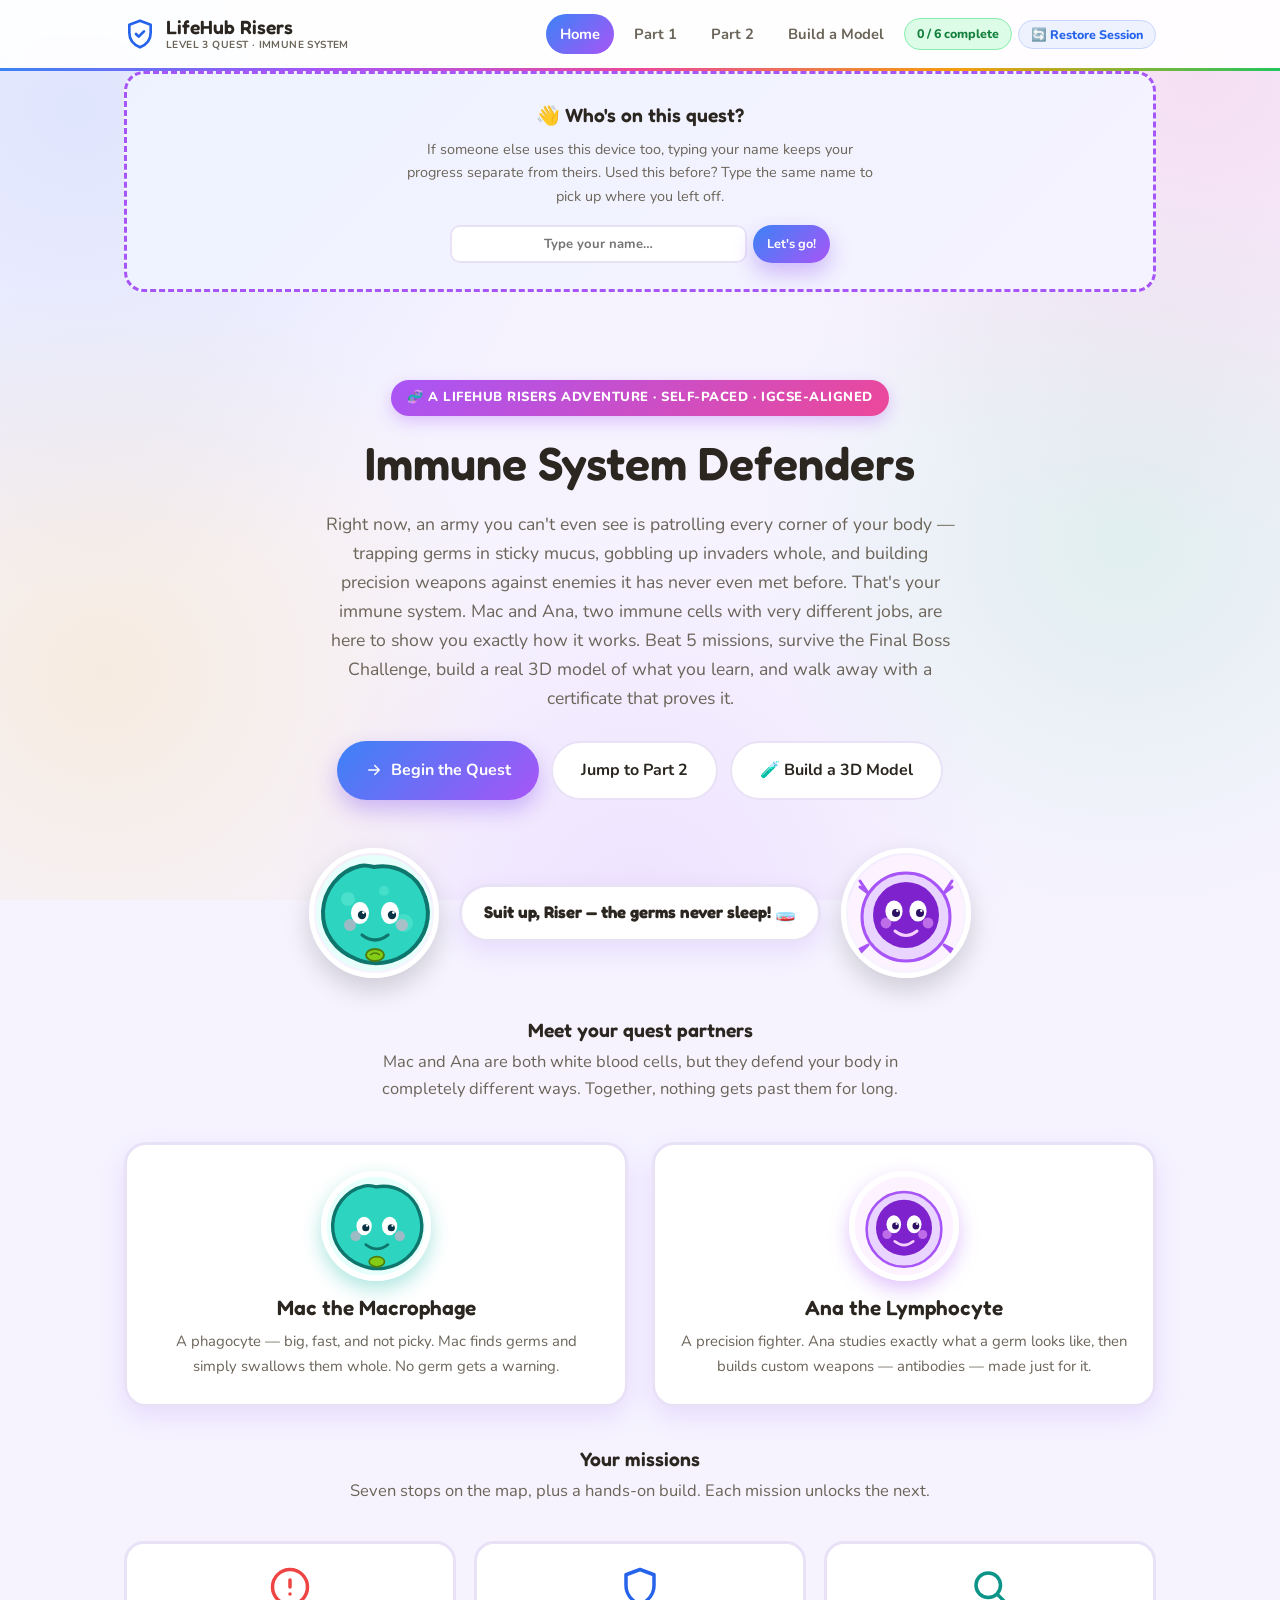
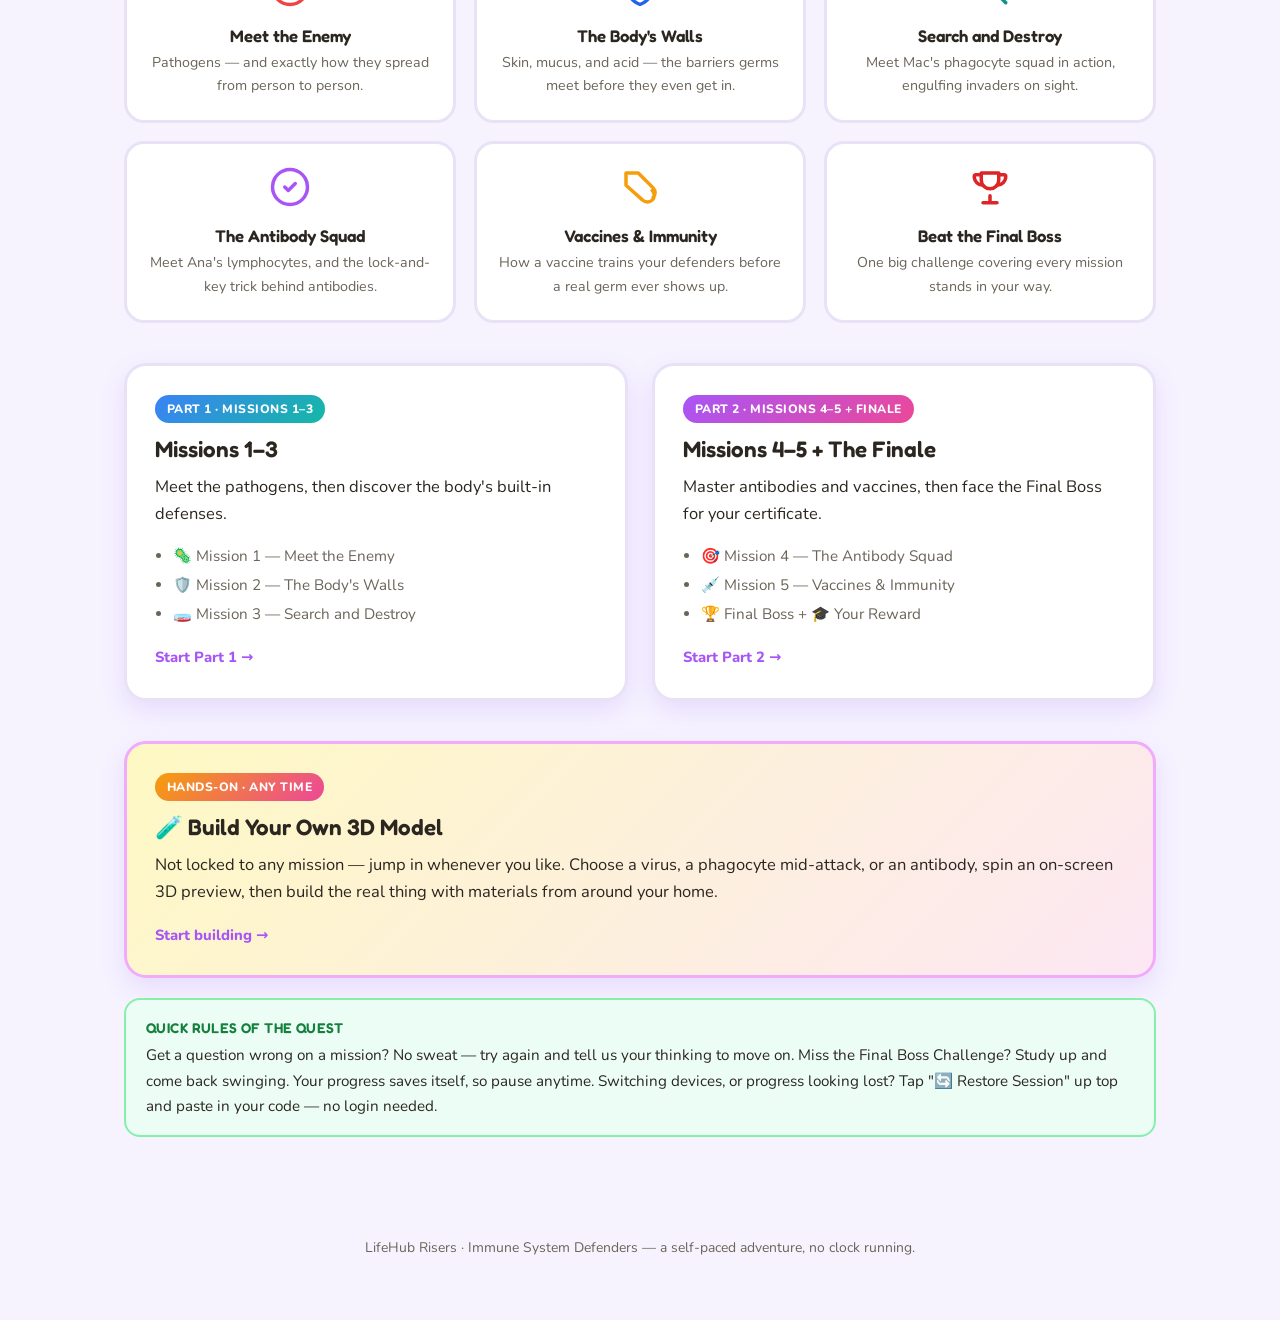
==== index.html @ 85f3b251 "Add Immune System Defenders digital quest A self-paced, IGCSE-aligned interactive quest covering pat" ====
<!DOCTYPE html>
<html lang="en">
<head>
<meta charset="UTF-8">
<meta name="viewport" content="width=device-width, initial-scale=1.0">
<title>LifeHub Risers | Immune System Defenders</title>
<link rel="preconnect" href="https://fonts.googleapis.com">
<link rel="preconnect" href="https://fonts.gstatic.com" crossorigin>
<link href="https://fonts.googleapis.com/css2?family=Fredoka:wght@500;600;700&family=Nunito:wght@400;600;700;800&display=swap" rel="stylesheet">
<link rel="stylesheet" href="css/styles.css">
</head>
<body>

<header class="site-header">
  <div class="container">
    <a href="index.html" class="brand">
      <svg viewBox="0 0 24 24" fill="none" stroke="#2563eb" stroke-width="2" stroke-linecap="round" stroke-linejoin="round"><path d="M12 2 4 5v6c0 5 3.4 9 8 11 4.6-2 8-6 8-11V5l-8-3Z"/><path d="m9 12 2 2 4-4"/></svg>
      <span class="brand-text">LifeHub Risers<small>Level 3 Quest · Immune System</small></span>
    </a>
    <nav class="main-nav">
      <a href="index.html" class="active">Home</a>
      <a href="part1.html">Part 1</a>
      <a href="part2.html">Part 2</a>
      <a href="build.html">Build a Model</a>
      <span class="progress-pill" data-progress-pill>0 / 6 complete</span>
    </nav>
  </div>
</header>

<main>
  <section class="hero container">
    <span class="eyebrow">🧬 A LifeHub Risers Adventure · Self-Paced · IGCSE-Aligned</span>
    <h1>Immune System Defenders</h1>
    <p class="lead">Right now, an army you can't even see is patrolling every corner of your body — trapping germs in sticky mucus, gobbling up invaders whole, and building precision weapons against enemies it has never even met before. That's your immune system. Mac and Ana, two immune cells with very different jobs, are here to show you exactly how it works. Beat 5 missions, survive the Final Boss Challenge, build a real 3D model of what you learn, and walk away with a certificate that proves it.</p>
    <div class="btn-row">
      <a href="part1.html" class="btn btn-primary">
        <svg width="18" height="18" viewBox="0 0 24 24" fill="none" stroke="#fff" stroke-width="2" stroke-linecap="round" stroke-linejoin="round"><path d="M5 12h14M13 6l6 6-6 6"/></svg>
        Begin the Quest
      </a>
      <a href="part2.html" class="btn btn-ghost">Jump to Part 2</a>
      <a href="build.html" class="btn btn-ghost">🧪 Build a 3D Model</a>
    </div>

    <div class="hero-chars">
      <div class="hero-char-portrait mac">
        <svg viewBox="0 0 120 120" xmlns="http://www.w3.org/2000/svg" role="img" aria-label="Mac">
          <circle cx="60" cy="60" r="58" fill="#e6fffb"/>
          <path d="M60 14 C82 10 104 22 111 44 C118 64 112 84 96 98 C82 110 60 114 42 106 C22 98 8 80 9 58 C10 38 24 18 46 13 C50 12 56 13 60 14 Z" fill="#2dd4bf" stroke="#0f766e" stroke-width="4"/>
          <circle cx="34" cy="46" r="7" fill="#5eead4" opacity=".6"/>
          <circle cx="90" cy="70" r="9" fill="#5eead4" opacity=".5"/>
          <circle cx="70" cy="38" r="5" fill="#5eead4" opacity=".5"/>
          <ellipse cx="46" cy="60" rx="9" ry="11" fill="#fff"/>
          <ellipse cx="76" cy="60" rx="9" ry="11" fill="#fff"/>
          <circle cx="48" cy="62" r="4.2" fill="#083344"/>
          <circle cx="78" cy="62" r="4.2" fill="#083344"/>
          <circle cx="49.4" cy="59.6" r="1.3" fill="#fff"/>
          <circle cx="79.4" cy="59.6" r="1.3" fill="#fff"/>
          <circle cx="36" cy="72" r="6" fill="#f9a8c9" opacity=".55"/>
          <circle cx="88" cy="72" r="6" fill="#f9a8c9" opacity=".55"/>
          <path d="M48 82 Q61 92 74 82" fill="none" stroke="#0f766e" stroke-width="3.2" stroke-linecap="round"/>
          <ellipse cx="61" cy="102" rx="9" ry="6" fill="#84cc16" stroke="#4d7c0f" stroke-width="2"/>
          <path d="M56 102 q5 -4 10 0" fill="none" stroke="#4d7c0f" stroke-width="1.4"/>
        </svg>
      </div>
      <div class="hero-speech">Suit up, Riser — the germs never sleep! 🧫</div>
      <div class="hero-char-portrait ana">
        <svg viewBox="0 0 120 120" xmlns="http://www.w3.org/2000/svg" role="img" aria-label="Ana">
          <circle cx="60" cy="60" r="58" fill="#fdf2ff"/>
          <circle cx="60" cy="64" r="44" fill="#e9d5ff" stroke="#a855f7" stroke-width="3"/>
          <g stroke="#a855f7" stroke-width="3" stroke-linecap="round" fill="none">
            <path d="M22 40 L14 28 M22 40 L14 34"/>
            <path d="M98 40 L106 28 M98 40 L106 34"/>
            <path d="M22 92 L14 100 M22 92 L14 96"/>
            <path d="M98 92 L106 100 M98 92 L106 96"/>
          </g>
          <circle cx="60" cy="62" r="33" fill="#7e22ce"/>
          <ellipse cx="48" cy="58" rx="8.6" ry="10.6" fill="#fff"/>
          <ellipse cx="72" cy="58" rx="8.6" ry="10.6" fill="#fff"/>
          <circle cx="50" cy="60" r="4" fill="#2e1065"/>
          <circle cx="74" cy="60" r="4" fill="#2e1065"/>
          <circle cx="51.3" cy="57.7" r="1.2" fill="#fff"/>
          <circle cx="75.3" cy="57.7" r="1.2" fill="#fff"/>
          <circle cx="40" cy="70" r="5.4" fill="#f0abfc" opacity=".55"/>
          <circle cx="82" cy="70" r="5.4" fill="#f0abfc" opacity=".55"/>
          <path d="M49 78 Q60 87 71 78" fill="none" stroke="#f5d0fe" stroke-width="3" stroke-linecap="round"/>
        </svg>
      </div>
    </div>
  </section>

  <section class="container">
    <h3 style="text-align:center; margin-bottom:6px;">Meet your quest partners</h3>
    <p style="text-align:center; color:var(--ink-soft); max-width:600px; margin:0 auto 24px;">Mac and Ana are both white blood cells, but they defend your body in completely different ways. Together, nothing gets past them for long.</p>
    <div class="day-grid">
      <div class="char-card mac">
        <div class="char-portrait">
          <svg viewBox="0 0 120 120" xmlns="http://www.w3.org/2000/svg" role="img" aria-label="Mac">
            <circle cx="60" cy="60" r="58" fill="#e6fffb"/>
            <path d="M60 14 C82 10 104 22 111 44 C118 64 112 84 96 98 C82 110 60 114 42 106 C22 98 8 80 9 58 C10 38 24 18 46 13 C50 12 56 13 60 14 Z" fill="#2dd4bf" stroke="#0f766e" stroke-width="4"/>
            <ellipse cx="46" cy="60" rx="9" ry="11" fill="#fff"/>
            <ellipse cx="76" cy="60" rx="9" ry="11" fill="#fff"/>
            <circle cx="48" cy="62" r="4.2" fill="#083344"/>
            <circle cx="78" cy="62" r="4.2" fill="#083344"/>
            <circle cx="49.4" cy="59.6" r="1.3" fill="#fff"/>
            <circle cx="79.4" cy="59.6" r="1.3" fill="#fff"/>
            <circle cx="36" cy="72" r="6" fill="#f9a8c9" opacity=".55"/>
            <circle cx="88" cy="72" r="6" fill="#f9a8c9" opacity=".55"/>
            <path d="M48 82 Q61 92 74 82" fill="none" stroke="#0f766e" stroke-width="3.2" stroke-linecap="round"/>
            <ellipse cx="61" cy="102" rx="9" ry="6" fill="#84cc16" stroke="#4d7c0f" stroke-width="2"/>
          </svg>
        </div>
        <h3>Mac the Macrophage</h3>
        <p>A phagocyte — big, fast, and not picky. Mac finds germs and simply swallows them whole. No germ gets a warning.</p>
      </div>
      <div class="char-card ana">
        <div class="char-portrait">
          <svg viewBox="0 0 120 120" xmlns="http://www.w3.org/2000/svg" role="img" aria-label="Ana">
            <circle cx="60" cy="60" r="58" fill="#fdf2ff"/>
            <circle cx="60" cy="64" r="44" fill="#e9d5ff" stroke="#a855f7" stroke-width="3"/>
            <circle cx="60" cy="62" r="33" fill="#7e22ce"/>
            <ellipse cx="48" cy="58" rx="8.6" ry="10.6" fill="#fff"/>
            <ellipse cx="72" cy="58" rx="8.6" ry="10.6" fill="#fff"/>
            <circle cx="50" cy="60" r="4" fill="#2e1065"/>
            <circle cx="74" cy="60" r="4" fill="#2e1065"/>
            <circle cx="51.3" cy="57.7" r="1.2" fill="#fff"/>
            <circle cx="75.3" cy="57.7" r="1.2" fill="#fff"/>
            <circle cx="40" cy="70" r="5.4" fill="#f0abfc" opacity=".55"/>
            <circle cx="82" cy="70" r="5.4" fill="#f0abfc" opacity=".55"/>
            <path d="M49 78 Q60 87 71 78" fill="none" stroke="#f5d0fe" stroke-width="3" stroke-linecap="round"/>
          </svg>
        </div>
        <h3>Ana the Lymphocyte</h3>
        <p>A precision fighter. Ana studies exactly what a germ looks like, then builds custom weapons — antibodies — made just for it.</p>
      </div>
    </div>
  </section>

  <section class="container">
    <h3 style="text-align:center; margin-bottom:6px;">Your missions</h3>
    <p style="text-align:center; color:var(--ink-soft); max-width:600px; margin:0 auto 24px;">Seven stops on the map, plus a hands-on build. Each mission unlocks the next.</p>
    <div class="mini-grid">
      <div class="mini-card">
        <svg viewBox="0 0 24 24" fill="none" stroke="#ef4444" stroke-width="2" stroke-linecap="round" stroke-linejoin="round"><circle cx="12" cy="12" r="10"/><path d="M12 8v4M12 16h.01"/></svg>
        <h4>Meet the Enemy</h4>
        <p>Pathogens — and exactly how they spread from person to person.</p>
      </div>
      <div class="mini-card">
        <svg viewBox="0 0 24 24" fill="none" stroke="#2563eb" stroke-width="2" stroke-linecap="round" stroke-linejoin="round"><path d="M12 2 4 5v6c0 5 3.4 9 8 11 4.6-2 8-6 8-11V5l-8-3Z"/></svg>
        <h4>The Body's Walls</h4>
        <p>Skin, mucus, and acid — the barriers germs meet before they even get in.</p>
      </div>
      <div class="mini-card">
        <svg viewBox="0 0 24 24" fill="none" stroke="#0d9488" stroke-width="2" stroke-linecap="round" stroke-linejoin="round"><circle cx="11" cy="11" r="7"/><line x1="21" y1="21" x2="16.65" y2="16.65"/></svg>
        <h4>Search and Destroy</h4>
        <p>Meet Mac's phagocyte squad in action, engulfing invaders on sight.</p>
      </div>
      <div class="mini-card">
        <svg viewBox="0 0 24 24" fill="none" stroke="#a855f7" stroke-width="2" stroke-linecap="round" stroke-linejoin="round"><path d="m9 12 2 2 4-4"/><circle cx="12" cy="12" r="10"/></svg>
        <h4>The Antibody Squad</h4>
        <p>Meet Ana's lymphocytes, and the lock-and-key trick behind antibodies.</p>
      </div>
      <div class="mini-card">
        <svg viewBox="0 0 24 24" fill="none" stroke="#f59e0b" stroke-width="2" stroke-linecap="round" stroke-linejoin="round"><path d="M19 14c1.5 1.5 1.5 4 0 5.5-1.5 1.5-4 1.5-5.5 0L4 11V4h7l8.5 8.5c1.5 1.5 1.5 4 0 5.5"/></svg>
        <h4>Vaccines &amp; Immunity</h4>
        <p>How a vaccine trains your defenders before a real germ ever shows up.</p>
      </div>
      <div class="mini-card">
        <svg viewBox="0 0 24 24" fill="none" stroke="#dc2626" stroke-width="2" stroke-linecap="round" stroke-linejoin="round"><path d="M8 21h8M12 17v4"/><path d="M7 4h10v4a5 5 0 0 1-10 0V4Z"/><path d="M7 5H4a1 1 0 0 0-1 1 5 5 0 0 0 5 5M17 5h3a1 1 0 0 1 1 1 5 5 0 0 1-5 5"/></svg>
        <h4>Beat the Final Boss</h4>
        <p>One big challenge covering every mission stands in your way.</p>
      </div>
    </div>
  </section>

  <section class="container">
    <div class="day-grid">
      <a href="part1.html" class="day-card d1">
        <span class="tag">Part 1 · Missions 1–3</span>
        <h3>Missions 1–3</h3>
        <p>Meet the pathogens, then discover the body's built-in defenses.</p>
        <ul>
          <li>🦠 Mission 1 — Meet the Enemy</li>
          <li>🛡️ Mission 2 — The Body's Walls</li>
          <li>🧫 Mission 3 — Search and Destroy</li>
        </ul>
        <div class="go">Start Part 1 →</div>
      </a>
      <a href="part2.html" class="day-card d2">
        <span class="tag">Part 2 · Missions 4–5 + Finale</span>
        <h3>Missions 4–5 + The Finale</h3>
        <p>Master antibodies and vaccines, then face the Final Boss for your certificate.</p>
        <ul>
          <li>🎯 Mission 4 — The Antibody Squad</li>
          <li>💉 Mission 5 — Vaccines &amp; Immunity</li>
          <li>🏆 Final Boss + 🎓 Your Reward</li>
        </ul>
        <div class="go">Start Part 2 →</div>
      </a>
    </div>
  </section>

  <section class="container" style="margin-bottom:20px;">
    <a href="build.html" class="day-card" style="display:block; background:linear-gradient(135deg, #fef9c3 0%, #fce7f3 100%); border-color:#f0abfc;">
      <span class="tag" style="background:linear-gradient(135deg, var(--amber), var(--pink));">Hands-On · Any Time</span>
      <h3>🧪 Build Your Own 3D Model</h3>
      <p>Not locked to any mission — jump in whenever you like. Choose a virus, a phagocyte mid-attack, or an antibody, spin an on-screen 3D preview, then build the real thing with materials from around your home.</p>
      <div class="go">Start building →</div>
    </a>
  </section>

  <section class="container" style="margin-bottom:60px;">
    <div class="callout tip">
      <strong>Quick rules of the quest</strong>
      Get a question wrong on a mission? No sweat — try again and tell us your thinking to move on. Miss the Final Boss Challenge? Study up and come back swinging. Your progress saves itself, so pause anytime. Switching devices, or progress looking lost? Tap "🔄 Restore Session" up top and paste in your code — no login needed.
    </div>
  </section>
</main>

<footer class="site-footer">
  LifeHub Risers · Immune System Defenders — a self-paced adventure, no clock running.
</footer>

<script src="js/player.js"></script>
<script src="js/app.js"></script>
</body>
</html>
---- css/styles.css ----
:root {
  --blue: #3b82f6;
  --blue-dark: #2563eb;
  --teal: #14b8a6;
  --amber: #f59e0b;
  --red: #ef4444;
  --green: #22c55e;
  --purple: #a855f7;
  --pink: #ec4899;
  --yellow: #fbbf24;
  --ink: #2b2620;
  --ink-soft: #6b6459;
  --paper: #ffffff;
  --paper-soft: #f6f3ff;
  --border: #e9e2f7;
  --shadow: 0 10px 26px rgba(124, 58, 237, 0.12);
  --radius: 22px;
  --font-head: 'Fredoka', 'Segoe UI', system-ui, sans-serif;
  --font-body: 'Nunito', 'Segoe UI', system-ui, sans-serif;
}

* { box-sizing: border-box; }

html { scroll-behavior: smooth; }

body {
  margin: 0;
  font-family: var(--font-body);
  color: var(--ink);
  background-color: var(--paper-soft);
  background-image:
    radial-gradient(circle at 6% 12%, rgba(59, 130, 246, 0.12) 0, transparent 34%),
    radial-gradient(circle at 94% 8%, rgba(236, 72, 153, 0.12) 0, transparent 32%),
    radial-gradient(circle at 88% 60%, rgba(34, 197, 94, 0.10) 0, transparent 30%),
    radial-gradient(circle at 8% 75%, rgba(251, 191, 36, 0.14) 0, transparent 30%),
    radial-gradient(circle at 50% 100%, rgba(168, 85, 247, 0.10) 0, transparent 34%);
  background-attachment: fixed;
  line-height: 1.65;
  font-size: 16.5px;
}

h1, h2, h3, h4 { font-family: var(--font-head); font-weight: 600; line-height: 1.25; margin: 0 0 .5em; }
p { margin: 0 0 1em; }
a { color: var(--blue-dark); }
img, svg { max-width: 100%; }
code { font-family: 'SFMono-Regular', Menlo, Consolas, monospace; }

.container { max-width: 1080px; margin: 0 auto; padding: 0 24px; }

/* Header */
.site-header {
  position: sticky; top: 0; z-index: 50;
  background: rgba(255,255,255,.92); backdrop-filter: blur(8px);
  border-bottom: 3px solid transparent;
  border-image: linear-gradient(90deg, var(--blue), var(--purple), var(--pink), var(--amber), var(--green)) 1;
}
.site-header .container { display: flex; align-items: center; justify-content: space-between; height: 68px; }
.brand { display: flex; align-items: center; gap: 10px; font-family: var(--font-head); font-weight: 600; font-size: 1.2rem; text-decoration: none; color: var(--ink); }
.brand svg { width: 32px; height: 32px; }
.brand-text { display: flex; flex-direction: column; line-height: 1.2; }
.brand-text small { font-weight: 700; color: var(--ink-soft); font-size: .64rem; text-transform: uppercase; letter-spacing: .04em; font-family: var(--font-body); }
.main-nav { display: flex; gap: 6px; align-items: center; }
.main-nav a {
  text-decoration: none; color: var(--ink-soft); font-weight: 700; font-size: .92rem;
  padding: 8px 14px; border-radius: 999px; transition: .15s;
}
.main-nav a:hover { background: var(--paper-soft); color: var(--ink); }
.main-nav a.active { background: linear-gradient(135deg, var(--blue), var(--purple)); color: #fff; }
.progress-pill {
  font-size: .78rem; font-weight: 800; color: #15803d; background: #dcfce7;
  border: 1.5px solid #86efac; padding: 5px 12px; border-radius: 999px;
}

.sync-btn {
  font-size: .78rem; font-weight: 800; color: var(--blue-dark); background: #eef2ff;
  border: 1.5px solid #c7d5fe; padding: 5px 12px; border-radius: 999px; cursor: pointer; font-family: var(--font-body);
}
.sync-btn:hover { background: #e0e7ff; }
.sync-panel {
  display: none; position: fixed; top: 74px; right: 20px; z-index: 100; width: 320px; max-width: calc(100vw - 40px);
  background: #fff; border: 3px solid var(--border); border-radius: 20px; padding: 18px; box-shadow: 0 16px 34px rgba(0,0,0,.18);
}
.sync-panel.show { display: block; animation: pop .2s ease; }
.sync-panel-title { font-family: var(--font-head); font-weight: 600; font-size: 1rem; margin-bottom: 6px; }
.sync-panel p { font-size: .83rem; color: var(--ink-soft); margin: 0 0 12px; }
.sync-panel label { display: block; font-size: .76rem; font-weight: 700; color: var(--ink-soft); margin-bottom: 4px; text-transform: uppercase; letter-spacing: .03em; }
.sync-row { display: flex; gap: 6px; margin-bottom: 14px; }
.sync-row input {
  flex: 1; min-width: 0; padding: 8px 10px; border-radius: 10px; border: 2px solid var(--border); font-size: .82rem; font-family: var(--font-body);
}
.sync-row .btn { padding: 8px 14px; font-size: .8rem; flex: none; }
.sync-msg { font-size: .82rem; font-weight: 700; color: var(--purple); min-height: 1.2em; }

.player-badge {
  font-size: .78rem; font-weight: 800; color: #7e22ce; background: #f5f3ff;
  border: 1.5px solid #ddd6fe; padding: 5px 12px; border-radius: 999px; cursor: pointer; font-family: var(--font-body);
}
.player-badge:hover { background: #ede9fe; }

.player-gate { display: none; margin: 0 0 28px; }
.player-gate-card {
  width: 100%; text-align: center; background: linear-gradient(135deg, #eef2ff, #f5f3ff);
  border: 3px dashed var(--purple); border-radius: 20px; padding: 26px 24px;
}
.player-gate-title { font-family: var(--font-head); font-weight: 600; font-size: 1.2rem; margin-bottom: 6px; }
.player-gate-card p { font-size: .9rem; color: var(--ink-soft); max-width: 480px; margin: 0 auto 16px; }
.player-gate .sync-row { max-width: 380px; margin: 0 auto; }
.player-gate .sync-row input { text-align: center; font-weight: 700; }
.player-code-label {
  display: block; font-size: .76rem; font-weight: 700; color: var(--ink-soft);
  margin: 0 auto 4px; text-transform: uppercase; letter-spacing: .03em; text-align: center;
}
#gate-continue-btn { margin-top: 6px; }

/* Hero */
.hero { padding: 60px 0 40px; text-align: center; }
.hero .eyebrow {
  display: inline-block; font-weight: 800; font-size: .82rem; letter-spacing: .04em; text-transform: uppercase;
  color: #fff; background: linear-gradient(135deg, var(--purple), var(--pink)); padding: 7px 16px; border-radius: 999px;
  margin-bottom: 18px; box-shadow: 0 6px 16px rgba(168,85,247,.3);
}
.hero h1 { font-size: clamp(2rem, 4vw, 2.9rem); max-width: 780px; margin: 0 auto .4em; color: var(--ink); }
.hero p.lead { max-width: 640px; margin: 0 auto 28px; color: var(--ink-soft); font-size: 1.1rem; }
.hero-art { max-width: 620px; margin: 0 auto; }

.hero-chars { display: flex; align-items: center; justify-content: center; gap: 20px; margin-top: 48px; flex-wrap: wrap; }
.hero-char-portrait { width: 130px; height: 130px; border-radius: 50%; overflow: hidden; border: 5px solid #fff; box-shadow: 0 12px 26px rgba(0,0,0,.16); animation: msBob 3s ease-in-out infinite; }
.hero-char-portrait.leo, .hero-char-portrait.ana { animation-delay: .4s; }
.hero-char-portrait svg { width: 100%; height: 100%; display: block; }
.hero-speech {
  background: #fff; border: 3px solid var(--border); border-radius: 999px; padding: 12px 22px; font-weight: 700;
  font-family: var(--font-head); box-shadow: var(--shadow); font-size: 1.05rem;
}

.btn {
  display: inline-flex; align-items: center; gap: 8px; text-decoration: none; font-weight: 700;
  padding: 14px 28px; border-radius: 999px; border: none; cursor: pointer; font-size: 1rem;
  font-family: var(--font-body); transition: transform .15s, box-shadow .15s;
}
.btn-primary { background: linear-gradient(135deg, var(--blue), var(--purple)); color: #fff; box-shadow: 0 10px 22px rgba(124,58,237,.32); }
.btn-primary:hover { transform: translateY(-2px) scale(1.03); }
.btn-primary:active { transform: scale(.97); }
.btn-ghost { background: #fff; color: var(--ink); border: 2px solid var(--border); }
.btn-ghost:hover { border-color: var(--purple); color: var(--purple); transform: translateY(-2px); }
.btn-row { display: flex; gap: 12px; justify-content: center; flex-wrap: wrap; }

/* Day cards on homepage */
.day-grid { display: grid; grid-template-columns: 1fr 1fr; gap: 24px; margin: 40px 0; }
@media (max-width: 760px) { .day-grid { grid-template-columns: 1fr; } }
.day-card {
  background: var(--paper); border-radius: var(--radius); border: 3px solid var(--border);
  box-shadow: var(--shadow); padding: 28px; text-decoration: none; color: var(--ink); display: block;
  transition: transform .18s, box-shadow .18s, border-color .18s;
}
.day-card:hover { transform: translateY(-6px) rotate(-.4deg); box-shadow: 0 18px 34px rgba(124,58,237,.22); }
.day-card.d1:hover { border-color: var(--blue); }
.day-card.d2:hover { border-color: var(--purple); }
.day-card .tag {
  display: inline-block; font-weight: 800; font-size: .76rem; letter-spacing: .04em; text-transform: uppercase;
  padding: 4px 12px; border-radius: 999px; color: #fff;
}
.day-card.d1 .tag { background: linear-gradient(135deg, var(--blue), var(--teal)); }
.day-card.d2 .tag { background: linear-gradient(135deg, var(--purple), var(--pink)); }
.day-card h3 { font-size: 1.4rem; margin: 12px 0 10px; }
.day-card ul { margin: 14px 0 0; padding-left: 1.2em; color: var(--ink-soft); font-size: .95rem; }
.day-card ul li { margin-bottom: 4px; }
.day-card .go { margin-top: 18px; font-weight: 800; color: var(--purple); font-size: .92rem; }

.mini-grid { display: grid; grid-template-columns: repeat(3, 1fr); gap: 18px; margin: 36px 0; }
@media (max-width: 760px) { .mini-grid { grid-template-columns: 1fr; } }
.mini-card {
  background: #fff; border: 3px solid var(--border); border-radius: 20px; padding: 22px; text-align: center;
  transition: transform .18s, border-color .18s;
}
.mini-card:hover { transform: translateY(-4px); }
.mini-card svg { width: 42px; height: 42px; margin-bottom: 10px; }
.mini-card h4 { font-size: 1.05rem; margin-bottom: 4px; }
.mini-card p { font-size: .89rem; color: var(--ink-soft); margin: 0; }

/* Character portraits (Maya & Leo, static on homepage) */
.char-card { background: #fff; border: 3px solid var(--border); border-radius: var(--radius); padding: 26px; text-align: center; box-shadow: var(--shadow); transition: transform .18s; }
.char-card:hover { transform: translateY(-6px); }
.char-portrait { width: 110px; height: 110px; margin: 0 auto 14px; border-radius: 50%; overflow: hidden; border: 4px solid #fff; box-shadow: 0 8px 20px rgba(0,0,0,.12); }
.char-card.maya .char-portrait, .char-card.ana .char-portrait { box-shadow: 0 8px 20px rgba(168,85,247,.35); }
.char-card.leo .char-portrait, .char-card.mac .char-portrait { box-shadow: 0 8px 20px rgba(20,184,166,.35); }
.char-portrait svg { width: 100%; height: 100%; display: block; }
.char-card h3 { margin: 4px 0 8px; font-size: 1.3rem; }
.char-card p { color: var(--ink-soft); font-size: .93rem; margin: 0; }

/* Section layout */
.day-hero { padding: 40px 0 20px; }
.day-hero .tag { font-weight: 800; font-size: .8rem; letter-spacing: .05em; text-transform: uppercase; color: var(--purple); }
.day-hero h1 { font-size: clamp(1.8rem, 3.4vw, 2.5rem); margin: 6px 0 10px; }
.toc { display: flex; gap: 10px; flex-wrap: wrap; margin-top: 18px; }
.toc a {
  text-decoration: none; background: #fff; border: 2px solid var(--border); color: var(--ink-soft);
  padding: 9px 16px; border-radius: 999px; font-size: .87rem; font-weight: 700; transition: .15s;
}
.toc a:hover { color: var(--purple); border-color: var(--purple); transform: translateY(-1px); }
.toc a.done { border-color: var(--green); color: #15803d; background: #dcfce7; }

.section {
  background: var(--paper); border-radius: var(--radius); border: 3px solid var(--border);
  box-shadow: var(--shadow); margin: 28px 0; padding: 36px; scroll-margin-top: 90px;
}
.section-head { display: flex; align-items: flex-start; gap: 16px; margin-bottom: 22px; }
.section-head .icon {
  flex: none; width: 58px; height: 58px; border-radius: 50%; display: flex; align-items: center; justify-content: center;
  background: linear-gradient(135deg, var(--blue), var(--purple)); box-shadow: 0 8px 18px rgba(124,58,237,.28);
  border: 3px solid #fff;
}
.section-head .icon svg { width: 30px; height: 30px; stroke: #fff; }
.section-head h2 { margin: 0; font-size: 1.55rem; }
.section-head .sub { color: var(--ink-soft); font-size: .93rem; margin-top: 2px; }

.content-grid { display: grid; grid-template-columns: 1.3fr 1fr; gap: 28px; align-items: start; margin-bottom: 18px; }
@media (max-width: 800px) { .content-grid { grid-template-columns: 1fr; } }
.illus { background: var(--paper-soft); border-radius: 18px; padding: 18px; border: 2px solid var(--border); }

.callout { border-radius: 16px; padding: 16px 20px; margin: 16px 0; border: 2px solid; font-size: .95rem; }
.callout.tip { background: #ecfdf5; border-color: #86efac; }
.callout.warning { background: #fff1f2; border-color: #fda4af; }
.callout.example { background: #eff6ff; border-color: #93c5fd; }
.callout strong { display: block; margin-bottom: 4px; font-family: var(--font-head); font-weight: 600; font-size: .88rem; text-transform: uppercase; letter-spacing: .03em; }
.callout.tip strong { color: #15803d; }
.callout.warning strong { color: #be123c; }
.callout.example strong { color: var(--blue-dark); }

.card-grid { display: grid; grid-template-columns: repeat(2, 1fr); gap: 14px; margin: 18px 0; }
@media (max-width: 700px) { .card-grid { grid-template-columns: 1fr; } }
.info-card { border: 2px solid var(--border); border-radius: 16px; padding: 16px 18px; background: #fff; transition: transform .15s, border-color .15s; }
.info-card:hover { transform: translateY(-3px); border-color: var(--purple); }
.info-card h4 { margin: 0 0 6px; font-size: 1rem; display: flex; align-items: center; gap: 8px; }
.info-card p { margin: 0; font-size: .89rem; color: var(--ink-soft); }

.dodont { display: grid; grid-template-columns: 1fr 1fr; gap: 16px; margin: 18px 0; }
@media (max-width: 700px) { .dodont { grid-template-columns: 1fr; } }
.dodont > div { border-radius: 16px; padding: 16px 18px; border: 2px solid; }
.dodont .do { background: #ecfdf5; border-color: #86efac; }
.dodont .dont { background: #fff1f2; border-color: #fda4af; }
.dodont h4 { margin: 0 0 8px; font-size: .9rem; text-transform: uppercase; letter-spacing: .03em; }
.dodont .do h4 { color: #15803d; }
.dodont .dont h4 { color: #be123c; }
.dodont ul { margin: 0; padding-left: 1.1em; font-size: .89rem; }
.dodont li { margin-bottom: 5px; }

table.op-table { width: 100%; border-collapse: collapse; margin: 16px 0; font-size: .89rem; }
table.op-table th, table.op-table td { text-align: left; padding: 10px 12px; border-bottom: 2px solid var(--paper-soft); }
table.op-table th { background: var(--paper-soft); font-family: var(--font-head); font-weight: 600; font-size: .78rem; text-transform: uppercase; }
table.op-table code { background: #eef2ff; color: var(--blue-dark); padding: 2px 7px; border-radius: 6px; font-size: .86rem; }

/* Quiz */
.quiz-wrap { margin-top: 26px; border-top: 3px dashed var(--border); padding-top: 24px; }
.quiz-wrap .quiz-title { display: flex; align-items: center; gap: 10px; font-family: var(--font-head); font-weight: 600; font-size: 1.1rem; margin-bottom: 4px; }
.quiz-wrap .quiz-title svg { width: 22px; height: 22px; stroke: var(--amber); }
.quiz-wrap .quiz-sub { color: var(--ink-soft); font-size: .89rem; margin-bottom: 18px; }

.quiz-progress { display: flex; align-items: center; gap: 12px; margin-bottom: 20px; }
.quiz-progress-bar { flex: 1; height: 14px; border-radius: 999px; background: var(--paper-soft); overflow: hidden; border: 2px solid var(--border); }
.quiz-progress-fill { height: 100%; width: 0%; background: linear-gradient(90deg, var(--teal), var(--green)); transition: width .3s ease; border-radius: 999px; }
.quiz-progress-label { font-weight: 800; font-size: .86rem; color: var(--ink-soft); white-space: nowrap; }

.q-item { background: var(--paper-soft); border: 3px solid var(--border); border-radius: 18px; padding: 18px 20px; margin-bottom: 14px; transition: border-color .15s, background .15s; }
.q-item.solved { border-color: var(--green); background: #ecfdf5; }
.q-item.shake { animation: shake .35s; }
.q-item .q-num { font-weight: 800; font-size: .78rem; color: var(--purple); text-transform: uppercase; letter-spacing: .04em; margin-bottom: 6px; }
.q-item.solved .q-num { color: #15803d; }
.solved-check { font-size: .95rem; }
.q-item .q-prompt { font-weight: 700; margin-bottom: 12px; }
.btn-check {
  margin-top: 12px; background: linear-gradient(135deg, var(--blue), var(--purple)); color: #fff; border: none; font-weight: 700;
  padding: 10px 22px; border-radius: 999px; cursor: pointer; font-size: .89rem; font-family: var(--font-body);
  box-shadow: 0 6px 14px rgba(124,58,237,.25); transition: transform .12s;
}
.btn-check:hover { transform: translateY(-1px); }
.match-status { margin-top: 10px; font-weight: 700; font-size: .86rem; color: var(--ink-soft); }

.reflect-box {
  margin-top: 14px; padding: 14px 16px; border-radius: 16px; background: #fff7ed; border: 2px dashed var(--amber);
}
.reflect-label { font-weight: 700; font-size: .89rem; color: #92400e; margin-bottom: 8px; }
.reflect-input {
  width: 100%; min-height: 64px; padding: 10px 12px; border-radius: 12px; border: 2px solid var(--border);
  font-family: var(--font-body); font-size: .93rem; resize: vertical; box-sizing: border-box;
}
.reflect-input:focus { outline: none; border-color: var(--amber); }
.btn-reflect-submit {
  margin-top: 10px; background: var(--amber); color: #fff; border: none; font-weight: 700;
  padding: 10px 22px; border-radius: 999px; cursor: pointer; font-size: .89rem; font-family: var(--font-body);
}
.btn-reflect-submit:disabled { background: #fde3b8; cursor: not-allowed; }
.q-choices { display: grid; gap: 8px; }
.q-choice {
  display: flex; align-items: center; gap: 10px; padding: 11px 16px; border-radius: 14px;
  border: 2px solid var(--border); background: #fff; cursor: pointer; font-size: .93rem; font-weight: 600; transition: .12s;
}
.q-choice:hover { border-color: var(--blue); transform: translateX(2px); }
.q-choice.selected { border-color: var(--blue); background: #eaf1ff; }
.q-choice.correct { border-color: var(--green); background: #ecfdf5; }
.q-choice.incorrect { border-color: var(--red); background: #fef2f2; }
.q-choice .dot { width: 18px; height: 18px; border-radius: 50%; border: 2px solid var(--border); flex: none; }
.q-choice.selected .dot { border-color: var(--blue); background: var(--blue); }

.tf-row { display: flex; gap: 10px; }
.tf-row .q-choice { flex: 1; justify-content: center; font-weight: 700; }

.fill-row input[type=text] {
  padding: 11px 16px; border-radius: 14px; border: 2px solid var(--border); font-size: .96rem;
  font-family: var(--font-body); width: 100%; max-width: 320px;
}
.fill-row input[type=text]:focus { outline: none; border-color: var(--blue); }

.match-cols { display: grid; grid-template-columns: 1fr 1fr; gap: 22px; }
@media (max-width: 640px) { .match-cols { grid-template-columns: 1fr; } }
.match-col { display: grid; gap: 8px; }
.match-item {
  padding: 11px 16px; border-radius: 14px; border: 2px solid var(--border); background: #fff;
  cursor: pointer; font-size: .91rem; font-weight: 600; transition: .12s; user-select: none;
}
.match-item:hover { border-color: var(--blue); }
.match-item.selected { border-color: var(--blue); background: #eaf1ff; }
.match-item.matched { border-color: var(--green); background: #ecfdf5; cursor: default; opacity: .85; }
.match-item.shake { border-color: var(--red); background: #fef2f2; animation: shake .35s; }
@keyframes shake { 0%,100%{transform:translateX(0);} 25%{transform:translateX(-4px);} 75%{transform:translateX(4px);} }

.q-feedback { margin-top: 10px; font-size: .87rem; font-weight: 600; padding: 10px 14px; border-radius: 12px; display: none; }
.q-feedback.show { display: block; }
.q-feedback.right { background: #ecfdf5; color: #166534; }
.q-feedback.wrong { background: #fef2f2; color: #991b1b; }

.quiz-complete {
  display: none; position: relative; margin-top: 22px; text-align: center; background: #ecfdf5; border: 3px dashed var(--green);
  border-radius: 20px; padding: 26px; overflow: hidden;
}
.quiz-complete.show { display: block; animation: pop .3s ease; }
.quiz-complete::before {
  content: '🎉 ✨ 🎊 ⭐ 🎉'; position: absolute; top: 8px; left: 0; right: 0; text-align: center;
  font-size: 1.1rem; letter-spacing: 14px; opacity: .5;
}
.quiz-complete-msg { font-family: var(--font-head); font-weight: 600; font-size: 1.15rem; color: #166534; margin: 20px 0 14px; }
@keyframes pop { 0% { transform: scale(.9); opacity: 0; } 100% { transform: scale(1); opacity: 1; } }

/* Section locking */
.section { position: relative; }
.section.locked > *:not(.lock-overlay) { filter: blur(5px); pointer-events: none; user-select: none; }
.lock-overlay {
  display: none; position: absolute; inset: 0; z-index: 5; border-radius: var(--radius);
  background: rgba(255,255,255,.85); flex-direction: column; align-items: center; justify-content: center;
  text-align: center; padding: 24px; gap: 10px;
}
.section.locked .lock-overlay { display: flex; }
.lock-overlay svg { width: 48px; height: 48px; stroke: var(--purple); }
.lock-overlay p { margin: 0; font-weight: 700; color: var(--ink); font-size: 1.08rem; max-width: 320px; }
.lock-overlay span { color: var(--ink-soft); font-size: .88rem; }

.toc a.locked { opacity: .55; cursor: not-allowed; }
.toc a.locked:hover { color: var(--ink-soft); border-color: var(--border); transform: none; }

.day-lock-banner {
  display: none; align-items: center; gap: 16px; background: #fff7ed; border: 3px dashed var(--amber);
  border-radius: 20px; padding: 18px 22px; margin: 0 0 28px;
}
.day-lock-banner svg { width: 34px; height: 34px; stroke: #b45309; flex: none; }
.day-lock-banner strong { display: block; color: #92400e; font-size: 1.02rem; }
.day-lock-banner p { margin: 4px 0 0; font-size: .9rem; color: #92400e; }
.day-lock-banner a { color: #92400e; font-weight: 700; }

/* Footer */
.site-footer { text-align: center; padding: 40px 24px 60px; color: var(--ink-soft); font-size: .87rem; }

.badge {
  display: inline-flex; align-items: center; gap: 6px; font-size: .76rem; font-weight: 700; padding: 5px 12px;
  border-radius: 999px; background: #fff7ed; color: #b45309; border: 2px solid #fde68a;
}

.time-badge {
  display: inline-flex; align-items: center; gap: 5px; font-size: .74rem; font-weight: 800; padding: 5px 12px;
  border-radius: 999px; background: #eef2ff; color: var(--blue-dark); white-space: nowrap; margin-left: auto;
  border: 1.5px solid #c7d5fe;
}
.time-badge svg { width: 13px; height: 13px; }

/* Interactive story: Mac & Ana */
.story-card {
  background: linear-gradient(180deg, #fff 0%, #faf7ff 100%); border: 3px solid #e9d9ff; border-radius: 24px;
  padding: 22px; margin: 18px 0 26px; box-shadow: var(--shadow);
}
.story-title { font-family: var(--font-head); font-weight: 600; font-size: 1.1rem; margin-bottom: 14px; text-align: center; }
.story-chars { display: flex; align-items: center; justify-content: center; gap: 20px; margin-bottom: 16px; }
.story-chip { display: flex; flex-direction: column; align-items: center; gap: 6px; opacity: .4; transition: opacity .2s, transform .2s; }
.story-chip.active { opacity: 1; transform: translateY(-2px); }
.story-chip-avatar {
  width: 72px; height: 72px; border-radius: 50%; overflow: hidden; border: 4px solid; background: #fff;
  box-shadow: 0 6px 14px rgba(0,0,0,.14);
}
.story-chip.active .story-chip-avatar { animation: bob 1.6s ease-in-out infinite; }
@keyframes bob { 0%, 100% { transform: translateY(0); } 50% { transform: translateY(-4px); } }
.story-chip-avatar svg { width: 100%; height: 100%; display: block; }
.story-chip-name { font-weight: 800; font-size: .82rem; }
.story-chip-vs { font-weight: 700; color: var(--ink-soft); font-size: .85rem; }
.story-scene { background: var(--paper-soft); border-radius: 18px; padding: 24px 20px; text-align: center; min-height: 130px; display: flex; flex-direction: column; align-items: center; justify-content: center; gap: 10px; }
.story-emoji { font-size: 2.3rem; line-height: 1; }
.story-bubble { background: #fff; border: 3px solid var(--border); border-radius: 18px; padding: 12px 18px; max-width: 460px; }
.story-speaker { font-family: var(--font-head); font-weight: 600; font-size: .78rem; text-transform: uppercase; letter-spacing: .03em; margin-bottom: 4px; }
.story-text { font-size: 1.04rem; font-weight: 700; }
.story-dots { display: flex; justify-content: center; gap: 7px; margin: 14px 0; }
.story-dot { width: 8px; height: 8px; border-radius: 50%; background: var(--border); }
.story-dot.active { background: var(--purple); width: 22px; border-radius: 999px; transition: .2s; }
.story-nav { display: flex; justify-content: space-between; gap: 10px; }

/* Glossary / new words */
.glossary { display: grid; grid-template-columns: repeat(2, 1fr); gap: 12px; margin: 18px 0; }
@media (max-width: 700px) { .glossary { grid-template-columns: 1fr; } }
.glossary-item { background: #f5f3ff; border: 2px solid #ddd6fe; border-radius: 16px; padding: 12px 16px; }
.glossary-item .word { font-family: var(--font-head); font-weight: 600; color: #7e22ce; font-size: .93rem; }
.glossary-item .def { font-size: .88rem; color: var(--ink-soft); margin-top: 2px; }

/* Think about it (native disclosure) */
.think-box { background: #eff6ff; border: 2px dashed var(--blue); border-radius: 16px; padding: 14px 18px; margin: 18px 0; }
.think-box summary { font-weight: 700; cursor: pointer; font-size: .96rem; color: var(--blue-dark); }
.think-box[open] summary { margin-bottom: 8px; }
.think-box .answer { font-size: .93rem; color: var(--ink); }

/* Final assessment */
.assessment-actions { display: flex; justify-content: center; margin-top: 10px; }
.q-item.assess-missed { border-color: var(--red); background: #fef2f2; }
.assessment-result:empty { display: none; }
.assessment-score {
  margin-top: 22px; text-align: center; border-radius: 20px; padding: 28px; border: 3px dashed;
}
.assessment-score.pass { background: #ecfdf5; border-color: var(--green); }
.assessment-score.fail { background: #fff7ed; border-color: var(--amber); }
.assessment-score-num { font-family: var(--font-head); font-weight: 600; font-size: 2rem; margin-bottom: 8px; }
.assessment-score.pass .assessment-score-num { color: #166534; }
.assessment-score.fail .assessment-score-num { color: #92400e; }
.assessment-score-msg { font-size: 1rem; font-weight: 600; margin-bottom: 16px; color: var(--ink); }

/* Certificate */
.cert-form { text-align: center; margin: 12px 0 28px; }
.cert-form label { display: block; font-weight: 700; margin-bottom: 8px; }
.cert-form input {
  width: 100%; max-width: 360px; padding: 12px 18px; border-radius: 999px; border: 2.5px solid var(--purple);
  font-family: var(--font-body); font-size: 1.05rem; text-align: center; font-weight: 700;
}
.cert-form input:focus { outline: none; box-shadow: 0 0 0 4px rgba(168,85,247,.2); }

.certificate {
  position: relative; background: linear-gradient(180deg, #fffdf5 0%, #fff8e6 100%);
  border: 10px solid #fbbf24; border-radius: 24px; padding: 48px 40px; text-align: center;
  box-shadow: 0 16px 40px rgba(217,119,6,.2); max-width: 720px; margin: 0 auto;
}
.certificate::before {
  content: ''; position: absolute; inset: 10px; border: 2px solid #f3c969; border-radius: 16px; pointer-events: none;
}
.certificate .cert-seal { width: 70px; margin: 0 auto 10px; }
.certificate .cert-kicker { font-weight: 800; letter-spacing: .1em; text-transform: uppercase; color: var(--amber); font-size: .82rem; }
.certificate h2 { font-size: 2rem; margin: 6px 0 18px; color: var(--ink); }
.certificate .cert-for { font-size: .95rem; color: var(--ink-soft); }
.certificate .cert-name { font-family: var(--font-head); font-weight: 600; font-size: 2.1rem; color: var(--purple); margin: 10px 0; border-bottom: 3px solid #f3c969; display: inline-block; padding: 0 16px 6px; min-width: 260px; }
.certificate .cert-course { font-size: 1.05rem; margin: 14px 0 6px; }
.certificate .cert-course strong { color: var(--blue-dark); }
.certificate .cert-date { font-size: .88rem; color: var(--ink-soft); margin-top: 18px; }
.certificate .cert-chars { display: flex; justify-content: center; gap: 18px; margin-top: 20px; }
.certificate .cert-chars .story-chip-avatar { width: 54px; height: 54px; border: 3px solid #f3c969; }
.certificate .cert-signature { margin-top: 22px; font-family: var(--font-head); font-size: 1rem; color: var(--ink-soft); }

.cert-actions { display: flex; justify-content: center; margin: 22px 0 6px; }

/* Bonus game card */
.bonus-card {
  text-align: center; background: linear-gradient(135deg, #eef2ff 0%, #f5f3ff 60%, #fdf4ff 100%);
  border: 3px dashed var(--purple);
}
.bonus-card .bonus-icon { font-size: 2.6rem; margin-bottom: 8px; }
.bonus-card h3 { font-size: 1.35rem; margin-bottom: 8px; }
.bonus-card p { max-width: 480px; margin: 0 auto 18px; color: var(--ink-soft); }

#print-only-cert { display: none; }
@media print {
  body.printing-cert > *:not(#print-only-cert) { display: none !important; }
  body.printing-cert #print-only-cert { display: block; padding: 30px; }
  body.printing-cert #print-only-cert .certificate { max-width: none; margin: 0 auto; }
}

/* Animated mini-scene (stands in for video) */
.mini-scene {
  position: relative; border-radius: 24px; overflow: hidden; margin: 18px 0; min-height: 220px;
  display: flex; align-items: center; justify-content: center; flex-direction: column; gap: 14px;
  color: #fff; text-align: center; padding: 28px 20px;
}
.mini-scene .scene-stage { width: 130px; height: 130px; position: relative; }
.mini-scene .scene-caption { font-weight: 700; font-size: 1.05rem; }

@keyframes msPulse { 0%, 100% { transform: scale(1); } 50% { transform: scale(1.08); } }
@keyframes msBob { 0%, 100% { transform: translateY(0) rotate(0deg); } 50% { transform: translateY(-8px) rotate(-4deg); } }
@keyframes msSlide { 0% { transform: translateX(-30px); opacity: 0; } 15% { opacity: 1; } 85% { opacity: 1; } 100% { transform: translateX(30px); opacity: 0; } }
@keyframes msFlicker { 0%, 19%, 21%, 100% { opacity: 1; } 20% { opacity: .4; } }
@keyframes msSpin { from { transform: rotate(-8deg); } to { transform: rotate(8deg); } }
@keyframes msPop { 0%, 100% { transform: scale(0) rotate(-15deg); opacity: 0; } 50% { transform: scale(1.15) rotate(0deg); opacity: 1; } 65% { transform: scale(1) rotate(0deg); opacity: 1; } }
@keyframes msTwinkle { 0%, 100% { opacity: .2; transform: scale(.7); } 50% { opacity: 1; transform: scale(1.1); } }
@keyframes msOpen { 0%, 100% { transform: rotateY(0deg); } 50% { transform: rotateY(-18deg); } }

.scene-shield { animation: msPulse 1.8s ease-in-out infinite; transform-origin: center; }
.scene-hook { animation: msSlide 2.6s ease-in-out infinite; }
.scene-glass { animation: msBob 2.2s ease-in-out infinite; transform-origin: 30% 30%; }
.scene-bulb { animation: msFlicker 3s ease-in-out infinite; }
.scene-pages { animation: msSpin 2s ease-in-out infinite alternate; transform-origin: bottom center; }
.scene-stamp { animation: msPop 2.4s ease-in-out infinite; transform-origin: center; }
.scene-star { animation: msTwinkle 1.6s ease-in-out infinite; }
.scene-book { animation: msOpen 2.8s ease-in-out infinite; transform-origin: left center; }

/* Video resources */
.video-card { margin: 18px 0; border-radius: 20px; overflow: hidden; border: 3px solid var(--border); background: #000; box-shadow: var(--shadow); }
.video-card .video-embed { position: relative; width: 100%; padding-top: 56.25%; }
.video-card .video-embed iframe { position: absolute; inset: 0; width: 100%; height: 100%; border: 0; }
.video-card .video-caption { background: #fff; padding: 12px 18px; font-size: .87rem; color: var(--ink-soft); }
.video-card .video-caption strong { display: block; color: var(--ink); font-family: var(--font-head); font-weight: 600; font-size: .95rem; margin-bottom: 2px; }

/* Rotating CSS-3D model viewer (build page) */
.model3d-wrap { text-align: center; margin: 22px 0; }
.model3d { perspective: 900px; width: 220px; height: 220px; margin: 0 auto; }
.model3d-stage { width: 100%; height: 100%; position: relative; transform-style: preserve-3d; animation: modelSpin 16s linear infinite; }
.model3d-stage.paused { animation-play-state: paused; }
.model3d-face {
  position: absolute; inset: 0; width: 220px; height: 220px; box-sizing: border-box; display: flex;
  align-items: center; justify-content: center; text-align: center; font-weight: 700; font-family: var(--font-head);
  font-size: .82rem; line-height: 1.3; padding: 16px; border-radius: 18px; border: 3px solid rgba(255,255,255,.55); color: #fff;
}
.model3d-face .f-icon { display: block; font-size: 1.5rem; margin-bottom: 6px; }
.model3d-face.f1 { transform: translateZ(110px); }
.model3d-face.f2 { transform: rotateY(90deg) translateZ(110px); }
.model3d-face.f3 { transform: rotateY(180deg) translateZ(110px); }
.model3d-face.f4 { transform: rotateY(-90deg) translateZ(110px); }
.model3d-face.f5 { transform: rotateX(90deg) translateZ(110px); }
.model3d-face.f6 { transform: rotateX(-90deg) translateZ(110px); }
@keyframes modelSpin { from { transform: rotateY(0deg) rotateX(-14deg); } to { transform: rotateY(360deg) rotateX(-14deg); } }
@media (prefers-reduced-motion: reduce) { .model3d-stage { animation-play-state: paused; } }
.model3d-hint { font-size: .84rem; color: var(--ink-soft); margin-top: 14px; }
.model3d-pause { margin-top: 10px; }

/* Build-a-model checklist */
.build-checklist { display: grid; gap: 10px; margin: 18px 0; }
.build-check-item {
  display: flex; align-items: flex-start; gap: 12px; background: var(--paper-soft); border: 2px solid var(--border);
  border-radius: 14px; padding: 12px 16px; cursor: pointer; transition: border-color .15s, background .15s;
}
.build-check-item:hover { border-color: var(--teal); }
.build-check-item.checked { border-color: var(--green); background: #ecfdf5; }
.build-check-item input[type=checkbox] { width: 20px; height: 20px; margin-top: 2px; accent-color: var(--green); flex: none; }
.build-check-item .step-num { font-weight: 800; color: var(--purple); margin-right: 4px; }
.build-check-item .step-text { font-size: .94rem; }
.build-check-item.checked .step-text { text-decoration: line-through; color: var(--ink-soft); }

/* Build project choice cards */
.project-grid { display: grid; grid-template-columns: repeat(3, 1fr); gap: 16px; margin: 20px 0; }
@media (max-width: 900px) { .project-grid { grid-template-columns: 1fr; } }
.project-card { border: 3px solid var(--border); border-radius: 18px; padding: 20px 18px; background: #fff; text-align: center; transition: transform .15s, border-color .15s; }
.project-card:hover { transform: translateY(-4px); border-color: var(--purple); }
.project-card .proj-emoji { font-size: 2.2rem; margin-bottom: 8px; }
.project-card h4 { margin: 0 0 6px; font-size: 1.05rem; }
.project-card p { font-size: .87rem; color: var(--ink-soft); margin: 0 0 10px; }
.project-card .proj-tag {
  display: inline-block; font-size: .72rem; font-weight: 800; text-transform: uppercase; letter-spacing: .03em;
  padding: 3px 10px; border-radius: 999px; background: var(--paper-soft); color: var(--ink-soft);
}
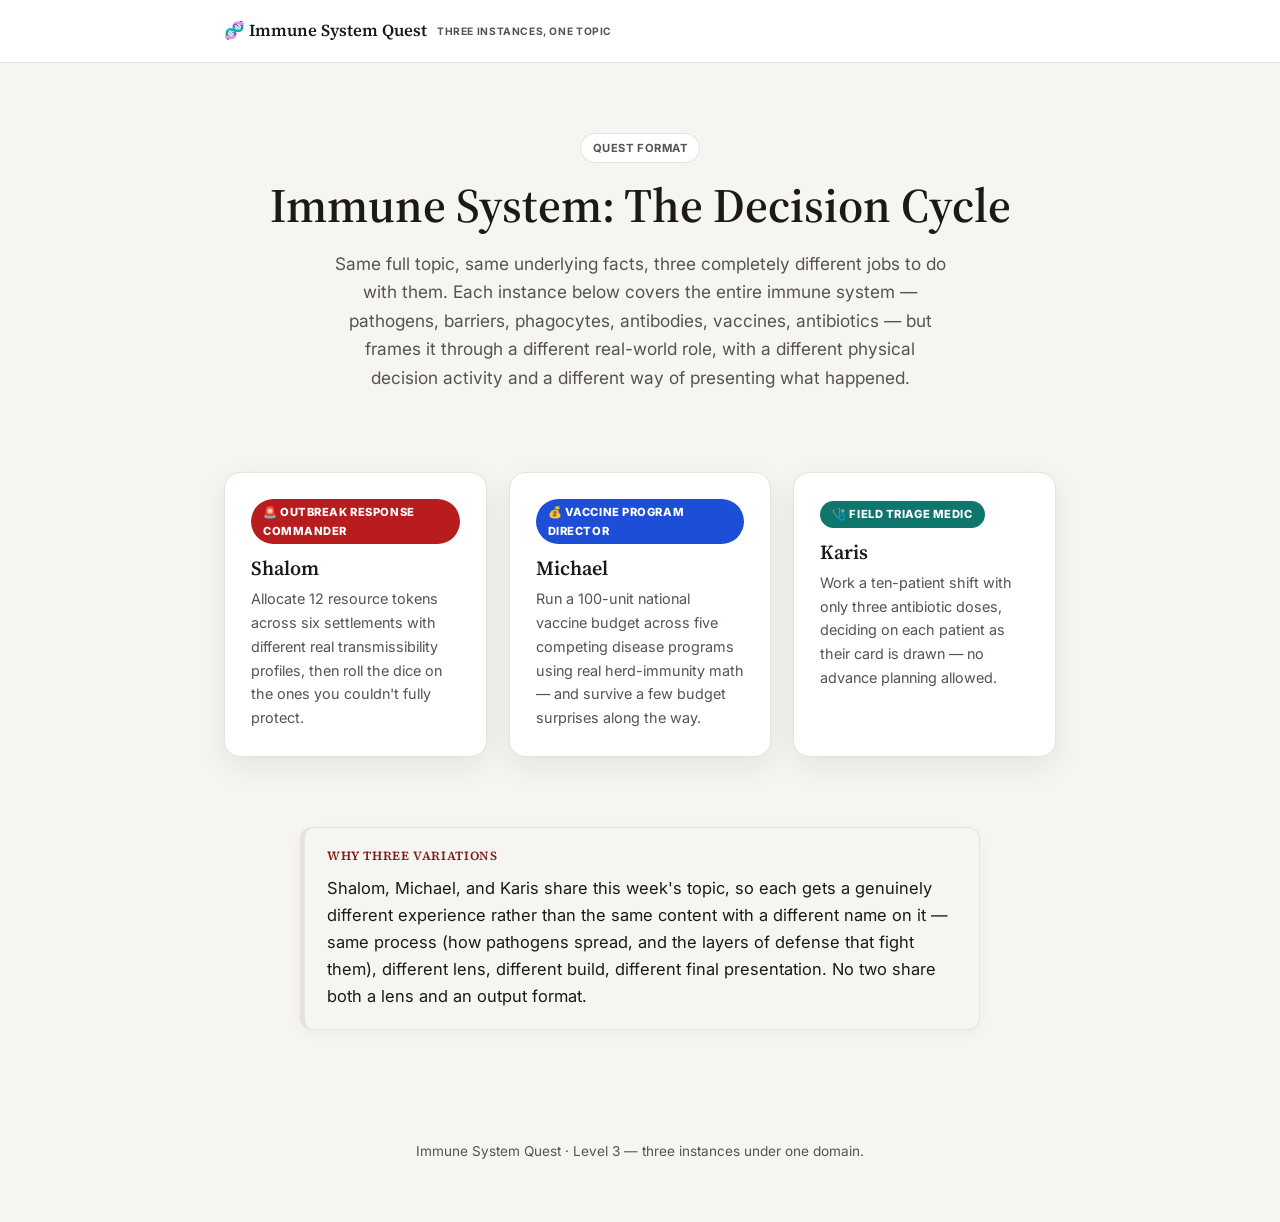
==== commit 4a600ab7: "Replace draft with Level 3 Quest framework build (Shalom/Michael/Karis) The earlier quiz/certificate" ====
--- a/index.html
+++ b/index.html
@@ -3,224 +3,56 @@
 <head>
 <meta charset="UTF-8">
 <meta name="viewport" content="width=device-width, initial-scale=1.0">
-<title>LifeHub Risers | Immune System Defenders</title>
+<title>Immune System — Level 3 Quest</title>
 <link rel="preconnect" href="https://fonts.googleapis.com">
 <link rel="preconnect" href="https://fonts.gstatic.com" crossorigin>
-<link href="https://fonts.googleapis.com/css2?family=Fredoka:wght@500;600;700&family=Nunito:wght@400;600;700;800&display=swap" rel="stylesheet">
+<link href="https://fonts.googleapis.com/css2?family=Source+Serif+4:wght@500;600;700&family=Inter:wght@400;500;600;700;800&family=IBM+Plex+Mono:wght@500;600&display=swap" rel="stylesheet">
 <link rel="stylesheet" href="css/styles.css">
 </head>
 <body>
 
 <header class="site-header">
   <div class="container">
-    <a href="index.html" class="brand">
-      <svg viewBox="0 0 24 24" fill="none" stroke="#2563eb" stroke-width="2" stroke-linecap="round" stroke-linejoin="round"><path d="M12 2 4 5v6c0 5 3.4 9 8 11 4.6-2 8-6 8-11V5l-8-3Z"/><path d="m9 12 2 2 4-4"/></svg>
-      <span class="brand-text">LifeHub Risers<small>Level 3 Quest · Immune System</small></span>
-    </a>
-    <nav class="main-nav">
-      <a href="index.html" class="active">Home</a>
-      <a href="part1.html">Part 1</a>
-      <a href="part2.html">Part 2</a>
-      <a href="build.html">Build a Model</a>
-      <span class="progress-pill" data-progress-pill>0 / 6 complete</span>
-    </nav>
+    <a href="index.html" class="brand">🧬 Immune System Quest<small>Three Instances, One Topic</small></a>
   </div>
 </header>
 
-<main>
-  <section class="hero container">
-    <span class="eyebrow">🧬 A LifeHub Risers Adventure · Self-Paced · IGCSE-Aligned</span>
-    <h1>Immune System Defenders</h1>
-    <p class="lead">Right now, an army you can't even see is patrolling every corner of your body — trapping germs in sticky mucus, gobbling up invaders whole, and building precision weapons against enemies it has never even met before. That's your immune system. Mac and Ana, two immune cells with very different jobs, are here to show you exactly how it works. Beat 5 missions, survive the Final Boss Challenge, build a real 3D model of what you learn, and walk away with a certificate that proves it.</p>
-    <div class="btn-row">
-      <a href="part1.html" class="btn btn-primary">
-        <svg width="18" height="18" viewBox="0 0 24 24" fill="none" stroke="#fff" stroke-width="2" stroke-linecap="round" stroke-linejoin="round"><path d="M5 12h14M13 6l6 6-6 6"/></svg>
-        Begin the Quest
-      </a>
-      <a href="part2.html" class="btn btn-ghost">Jump to Part 2</a>
-      <a href="build.html" class="btn btn-ghost">🧪 Build a 3D Model</a>
-    </div>
-
-    <div class="hero-chars">
-      <div class="hero-char-portrait mac">
-        <svg viewBox="0 0 120 120" xmlns="http://www.w3.org/2000/svg" role="img" aria-label="Mac">
-          <circle cx="60" cy="60" r="58" fill="#e6fffb"/>
-          <path d="M60 14 C82 10 104 22 111 44 C118 64 112 84 96 98 C82 110 60 114 42 106 C22 98 8 80 9 58 C10 38 24 18 46 13 C50 12 56 13 60 14 Z" fill="#2dd4bf" stroke="#0f766e" stroke-width="4"/>
-          <circle cx="34" cy="46" r="7" fill="#5eead4" opacity=".6"/>
-          <circle cx="90" cy="70" r="9" fill="#5eead4" opacity=".5"/>
-          <circle cx="70" cy="38" r="5" fill="#5eead4" opacity=".5"/>
-          <ellipse cx="46" cy="60" rx="9" ry="11" fill="#fff"/>
-          <ellipse cx="76" cy="60" rx="9" ry="11" fill="#fff"/>
-          <circle cx="48" cy="62" r="4.2" fill="#083344"/>
-          <circle cx="78" cy="62" r="4.2" fill="#083344"/>
-          <circle cx="49.4" cy="59.6" r="1.3" fill="#fff"/>
-          <circle cx="79.4" cy="59.6" r="1.3" fill="#fff"/>
-          <circle cx="36" cy="72" r="6" fill="#f9a8c9" opacity=".55"/>
-          <circle cx="88" cy="72" r="6" fill="#f9a8c9" opacity=".55"/>
-          <path d="M48 82 Q61 92 74 82" fill="none" stroke="#0f766e" stroke-width="3.2" stroke-linecap="round"/>
-          <ellipse cx="61" cy="102" rx="9" ry="6" fill="#84cc16" stroke="#4d7c0f" stroke-width="2"/>
-          <path d="M56 102 q5 -4 10 0" fill="none" stroke="#4d7c0f" stroke-width="1.4"/>
-        </svg>
-      </div>
-      <div class="hero-speech">Suit up, Riser — the germs never sleep! 🧫</div>
-      <div class="hero-char-portrait ana">
-        <svg viewBox="0 0 120 120" xmlns="http://www.w3.org/2000/svg" role="img" aria-label="Ana">
-          <circle cx="60" cy="60" r="58" fill="#fdf2ff"/>
-          <circle cx="60" cy="64" r="44" fill="#e9d5ff" stroke="#a855f7" stroke-width="3"/>
-          <g stroke="#a855f7" stroke-width="3" stroke-linecap="round" fill="none">
-            <path d="M22 40 L14 28 M22 40 L14 34"/>
-            <path d="M98 40 L106 28 M98 40 L106 34"/>
-            <path d="M22 92 L14 100 M22 92 L14 96"/>
-            <path d="M98 92 L106 100 M98 92 L106 96"/>
-          </g>
-          <circle cx="60" cy="62" r="33" fill="#7e22ce"/>
-          <ellipse cx="48" cy="58" rx="8.6" ry="10.6" fill="#fff"/>
-          <ellipse cx="72" cy="58" rx="8.6" ry="10.6" fill="#fff"/>
-          <circle cx="50" cy="60" r="4" fill="#2e1065"/>
-          <circle cx="74" cy="60" r="4" fill="#2e1065"/>
-          <circle cx="51.3" cy="57.7" r="1.2" fill="#fff"/>
-          <circle cx="75.3" cy="57.7" r="1.2" fill="#fff"/>
-          <circle cx="40" cy="70" r="5.4" fill="#f0abfc" opacity=".55"/>
-          <circle cx="82" cy="70" r="5.4" fill="#f0abfc" opacity=".55"/>
-          <path d="M49 78 Q60 87 71 78" fill="none" stroke="#f5d0fe" stroke-width="3" stroke-linecap="round"/>
-        </svg>
-      </div>
-    </div>
+<main class="container">
+  <section class="hub-hero">
+    <div class="format-pill">Quest Format</div>
+    <h1>Immune System: The Decision Cycle</h1>
+    <p>Same full topic, same underlying facts, three completely different jobs to do with them. Each instance below covers the entire immune system — pathogens, barriers, phagocytes, antibodies, vaccines, antibiotics — but frames it through a different real-world role, with a different physical decision activity and a different way of presenting what happened.</p>
   </section>
 
-  <section class="container">
-    <h3 style="text-align:center; margin-bottom:6px;">Meet your quest partners</h3>
-    <p style="text-align:center; color:var(--ink-soft); max-width:600px; margin:0 auto 24px;">Mac and Ana are both white blood cells, but they defend your body in completely different ways. Together, nothing gets past them for long.</p>
-    <div class="day-grid">
-      <div class="char-card mac">
-        <div class="char-portrait">
-          <svg viewBox="0 0 120 120" xmlns="http://www.w3.org/2000/svg" role="img" aria-label="Mac">
-            <circle cx="60" cy="60" r="58" fill="#e6fffb"/>
-            <path d="M60 14 C82 10 104 22 111 44 C118 64 112 84 96 98 C82 110 60 114 42 106 C22 98 8 80 9 58 C10 38 24 18 46 13 C50 12 56 13 60 14 Z" fill="#2dd4bf" stroke="#0f766e" stroke-width="4"/>
-            <ellipse cx="46" cy="60" rx="9" ry="11" fill="#fff"/>
-            <ellipse cx="76" cy="60" rx="9" ry="11" fill="#fff"/>
-            <circle cx="48" cy="62" r="4.2" fill="#083344"/>
-            <circle cx="78" cy="62" r="4.2" fill="#083344"/>
-            <circle cx="49.4" cy="59.6" r="1.3" fill="#fff"/>
-            <circle cx="79.4" cy="59.6" r="1.3" fill="#fff"/>
-            <circle cx="36" cy="72" r="6" fill="#f9a8c9" opacity=".55"/>
-            <circle cx="88" cy="72" r="6" fill="#f9a8c9" opacity=".55"/>
-            <path d="M48 82 Q61 92 74 82" fill="none" stroke="#0f766e" stroke-width="3.2" stroke-linecap="round"/>
-            <ellipse cx="61" cy="102" rx="9" ry="6" fill="#84cc16" stroke="#4d7c0f" stroke-width="2"/>
-          </svg>
-        </div>
-        <h3>Mac the Macrophage</h3>
-        <p>A phagocyte — big, fast, and not picky. Mac finds germs and simply swallows them whole. No germ gets a warning.</p>
-      </div>
-      <div class="char-card ana">
-        <div class="char-portrait">
-          <svg viewBox="0 0 120 120" xmlns="http://www.w3.org/2000/svg" role="img" aria-label="Ana">
-            <circle cx="60" cy="60" r="58" fill="#fdf2ff"/>
-            <circle cx="60" cy="64" r="44" fill="#e9d5ff" stroke="#a855f7" stroke-width="3"/>
-            <circle cx="60" cy="62" r="33" fill="#7e22ce"/>
-            <ellipse cx="48" cy="58" rx="8.6" ry="10.6" fill="#fff"/>
-            <ellipse cx="72" cy="58" rx="8.6" ry="10.6" fill="#fff"/>
-            <circle cx="50" cy="60" r="4" fill="#2e1065"/>
-            <circle cx="74" cy="60" r="4" fill="#2e1065"/>
-            <circle cx="51.3" cy="57.7" r="1.2" fill="#fff"/>
-            <circle cx="75.3" cy="57.7" r="1.2" fill="#fff"/>
-            <circle cx="40" cy="70" r="5.4" fill="#f0abfc" opacity=".55"/>
-            <circle cx="82" cy="70" r="5.4" fill="#f0abfc" opacity=".55"/>
-            <path d="M49 78 Q60 87 71 78" fill="none" stroke="#f5d0fe" stroke-width="3" stroke-linecap="round"/>
-          </svg>
-        </div>
-        <h3>Ana the Lymphocyte</h3>
-        <p>A precision fighter. Ana studies exactly what a germ looks like, then builds custom weapons — antibodies — made just for it.</p>
-      </div>
-    </div>
-  </section>
-
-  <section class="container">
-    <h3 style="text-align:center; margin-bottom:6px;">Your missions</h3>
-    <p style="text-align:center; color:var(--ink-soft); max-width:600px; margin:0 auto 24px;">Seven stops on the map, plus a hands-on build. Each mission unlocks the next.</p>
-    <div class="mini-grid">
-      <div class="mini-card">
-        <svg viewBox="0 0 24 24" fill="none" stroke="#ef4444" stroke-width="2" stroke-linecap="round" stroke-linejoin="round"><circle cx="12" cy="12" r="10"/><path d="M12 8v4M12 16h.01"/></svg>
-        <h4>Meet the Enemy</h4>
-        <p>Pathogens — and exactly how they spread from person to person.</p>
-      </div>
-      <div class="mini-card">
-        <svg viewBox="0 0 24 24" fill="none" stroke="#2563eb" stroke-width="2" stroke-linecap="round" stroke-linejoin="round"><path d="M12 2 4 5v6c0 5 3.4 9 8 11 4.6-2 8-6 8-11V5l-8-3Z"/></svg>
-        <h4>The Body's Walls</h4>
-        <p>Skin, mucus, and acid — the barriers germs meet before they even get in.</p>
-      </div>
-      <div class="mini-card">
-        <svg viewBox="0 0 24 24" fill="none" stroke="#0d9488" stroke-width="2" stroke-linecap="round" stroke-linejoin="round"><circle cx="11" cy="11" r="7"/><line x1="21" y1="21" x2="16.65" y2="16.65"/></svg>
-        <h4>Search and Destroy</h4>
-        <p>Meet Mac's phagocyte squad in action, engulfing invaders on sight.</p>
-      </div>
-      <div class="mini-card">
-        <svg viewBox="0 0 24 24" fill="none" stroke="#a855f7" stroke-width="2" stroke-linecap="round" stroke-linejoin="round"><path d="m9 12 2 2 4-4"/><circle cx="12" cy="12" r="10"/></svg>
-        <h4>The Antibody Squad</h4>
-        <p>Meet Ana's lymphocytes, and the lock-and-key trick behind antibodies.</p>
-      </div>
-      <div class="mini-card">
-        <svg viewBox="0 0 24 24" fill="none" stroke="#f59e0b" stroke-width="2" stroke-linecap="round" stroke-linejoin="round"><path d="M19 14c1.5 1.5 1.5 4 0 5.5-1.5 1.5-4 1.5-5.5 0L4 11V4h7l8.5 8.5c1.5 1.5 1.5 4 0 5.5"/></svg>
-        <h4>Vaccines &amp; Immunity</h4>
-        <p>How a vaccine trains your defenders before a real germ ever shows up.</p>
-      </div>
-      <div class="mini-card">
-        <svg viewBox="0 0 24 24" fill="none" stroke="#dc2626" stroke-width="2" stroke-linecap="round" stroke-linejoin="round"><path d="M8 21h8M12 17v4"/><path d="M7 4h10v4a5 5 0 0 1-10 0V4Z"/><path d="M7 5H4a1 1 0 0 0-1 1 5 5 0 0 0 5 5M17 5h3a1 1 0 0 1 1 1 5 5 0 0 1-5 5"/></svg>
-        <h4>Beat the Final Boss</h4>
-        <p>One big challenge covering every mission stands in your way.</p>
-      </div>
-    </div>
-  </section>
-
-  <section class="container">
-    <div class="day-grid">
-      <a href="part1.html" class="day-card d1">
-        <span class="tag">Part 1 · Missions 1–3</span>
-        <h3>Missions 1–3</h3>
-        <p>Meet the pathogens, then discover the body's built-in defenses.</p>
-        <ul>
-          <li>🦠 Mission 1 — Meet the Enemy</li>
-          <li>🛡️ Mission 2 — The Body's Walls</li>
-          <li>🧫 Mission 3 — Search and Destroy</li>
-        </ul>
-        <div class="go">Start Part 1 →</div>
-      </a>
-      <a href="part2.html" class="day-card d2">
-        <span class="tag">Part 2 · Missions 4–5 + Finale</span>
-        <h3>Missions 4–5 + The Finale</h3>
-        <p>Master antibodies and vaccines, then face the Final Boss for your certificate.</p>
-        <ul>
-          <li>🎯 Mission 4 — The Antibody Squad</li>
-          <li>💉 Mission 5 — Vaccines &amp; Immunity</li>
-          <li>🏆 Final Boss + 🎓 Your Reward</li>
-        </ul>
-        <div class="go">Start Part 2 →</div>
-      </a>
-    </div>
-  </section>
-
-  <section class="container" style="margin-bottom:20px;">
-    <a href="build.html" class="day-card" style="display:block; background:linear-gradient(135deg, #fef9c3 0%, #fce7f3 100%); border-color:#f0abfc;">
-      <span class="tag" style="background:linear-gradient(135deg, var(--amber), var(--pink));">Hands-On · Any Time</span>
-      <h3>🧪 Build Your Own 3D Model</h3>
-      <p>Not locked to any mission — jump in whenever you like. Choose a virus, a phagocyte mid-attack, or an antibody, spin an on-screen 3D preview, then build the real thing with materials from around your home.</p>
-      <div class="go">Start building →</div>
+  <section class="kid-grid">
+    <a href="shalom/index.html" class="kid-card k-shalom">
+      <span class="kc-pill">🚨 Outbreak Response Commander</span>
+      <h3>Shalom</h3>
+      <p>Allocate 12 resource tokens across six settlements with different real transmissibility profiles, then roll the dice on the ones you couldn't fully protect.</p>
+    </a>
+    <a href="michael/index.html" class="kid-card k-michael">
+      <span class="kc-pill">💰 Vaccine Program Director</span>
+      <h3>Michael</h3>
+      <p>Run a 100-unit national vaccine budget across five competing disease programs using real herd-immunity math — and survive a few budget surprises along the way.</p>
+    </a>
+    <a href="karis/index.html" class="kid-card k-karis">
+      <span class="kc-pill">🩺 Field Triage Medic</span>
+      <h3>Karis</h3>
+      <p>Work a ten-patient shift with only three antibiotic doses, deciding on each patient as their card is drawn — no advance planning allowed.</p>
     </a>
   </section>
 
-  <section class="container" style="margin-bottom:60px;">
-    <div class="callout tip">
-      <strong>Quick rules of the quest</strong>
-      Get a question wrong on a mission? No sweat — try again and tell us your thinking to move on. Miss the Final Boss Challenge? Study up and come back swinging. Your progress saves itself, so pause anytime. Switching devices, or progress looking lost? Tap "🔄 Restore Session" up top and paste in your code — no login needed.
+  <section style="max-width:680px; margin: 0 auto 70px;">
+    <div class="callout subtle">
+      <span class="callout-label">Why three variations</span>
+      <p style="margin:0;">Shalom, Michael, and Karis share this week's topic, so each gets a genuinely different experience rather than the same content with a different name on it — same process (how pathogens spread, and the layers of defense that fight them), different lens, different build, different final presentation. No two share both a lens and an output format.</p>
     </div>
   </section>
 </main>
 
 <footer class="site-footer">
-  LifeHub Risers · Immune System Defenders — a self-paced adventure, no clock running.
+  Immune System Quest · Level 3 — three instances under one domain.
 </footer>
 
-<script src="js/player.js"></script>
-<script src="js/app.js"></script>
 </body>
 </html>
--- a/css/styles.css
+++ b/css/styles.css
@@ -1,565 +1,262 @@
+/* Level 3 Quest — shared styling. One stylesheet, three lenses.
+   Each kid's page sets --accent / --accent-dark / --accent-soft on <body>
+   via a lens class (body.lens-shalom / .lens-michael / .lens-karis) so the
+   same components read as three distinct identities without duplicating CSS. */
+
 :root {
-  --blue: #3b82f6;
-  --blue-dark: #2563eb;
-  --teal: #14b8a6;
-  --amber: #f59e0b;
-  --red: #ef4444;
-  --green: #22c55e;
-  --purple: #a855f7;
-  --pink: #ec4899;
-  --yellow: #fbbf24;
-  --ink: #2b2620;
-  --ink-soft: #6b6459;
+  --ink: #1c1917;
+  --ink-soft: #57534e;
   --paper: #ffffff;
-  --paper-soft: #f6f3ff;
-  --border: #e9e2f7;
-  --shadow: 0 10px 26px rgba(124, 58, 237, 0.12);
-  --radius: 22px;
-  --font-head: 'Fredoka', 'Segoe UI', system-ui, sans-serif;
-  --font-body: 'Nunito', 'Segoe UI', system-ui, sans-serif;
+  --paper-soft: #f7f5f2;
+  --border: #e7e2da;
+  --shadow: 0 10px 30px rgba(28, 25, 23, 0.08);
+  --radius: 16px;
+  --font-head: 'Source Serif 4', Georgia, 'Times New Roman', serif;
+  --font-body: 'Inter', -apple-system, 'Segoe UI', sans-serif;
+  --font-mono: 'IBM Plex Mono', 'SFMono-Regular', Menlo, Consolas, monospace;
+
+  /* default accent (overridden per lens) */
+  --accent: #b91c1c;
+  --accent-dark: #7f1d1d;
+  --accent-soft: #fef2f2;
+}
+
+body.lens-shalom {
+  --accent: #b91c1c;
+  --accent-dark: #7f1d1d;
+  --accent-soft: #fef2f2;
+}
+body.lens-michael {
+  --accent: #1d4ed8;
+  --accent-dark: #1e3a8a;
+  --accent-soft: #eff6ff;
+}
+body.lens-karis {
+  --accent: #0f766e;
+  --accent-dark: #115e59;
+  --accent-soft: #f0fdfa;
 }
 
 * { box-sizing: border-box; }
-
 html { scroll-behavior: smooth; }
 
 body {
   margin: 0;
   font-family: var(--font-body);
   color: var(--ink);
-  background-color: var(--paper-soft);
-  background-image:
-    radial-gradient(circle at 6% 12%, rgba(59, 130, 246, 0.12) 0, transparent 34%),
-    radial-gradient(circle at 94% 8%, rgba(236, 72, 153, 0.12) 0, transparent 32%),
-    radial-gradient(circle at 88% 60%, rgba(34, 197, 94, 0.10) 0, transparent 30%),
-    radial-gradient(circle at 8% 75%, rgba(251, 191, 36, 0.14) 0, transparent 30%),
-    radial-gradient(circle at 50% 100%, rgba(168, 85, 247, 0.10) 0, transparent 34%);
-  background-attachment: fixed;
+  background: var(--paper-soft);
   line-height: 1.65;
   font-size: 16.5px;
 }
 
-h1, h2, h3, h4 { font-family: var(--font-head); font-weight: 600; line-height: 1.25; margin: 0 0 .5em; }
+h1, h2, h3, h4 { font-family: var(--font-head); font-weight: 600; line-height: 1.25; margin: 0 0 .5em; color: var(--ink); }
 p { margin: 0 0 1em; }
-a { color: var(--blue-dark); }
+a { color: var(--accent-dark); }
 img, svg { max-width: 100%; }
-code { font-family: 'SFMono-Regular', Menlo, Consolas, monospace; }
-
-.container { max-width: 1080px; margin: 0 auto; padding: 0 24px; }
-
-/* Header */
+code { font-family: var(--font-mono); background: var(--paper-soft); padding: 1px 6px; border-radius: 5px; font-size: .92em; }
+table { border-collapse: collapse; width: 100%; }
+
+.container { max-width: 880px; margin: 0 auto; padding: 0 24px; }
+
+/* Header / hub nav */
 .site-header {
-  position: sticky; top: 0; z-index: 50;
-  background: rgba(255,255,255,.92); backdrop-filter: blur(8px);
-  border-bottom: 3px solid transparent;
-  border-image: linear-gradient(90deg, var(--blue), var(--purple), var(--pink), var(--amber), var(--green)) 1;
-}
-.site-header .container { display: flex; align-items: center; justify-content: space-between; height: 68px; }
-.brand { display: flex; align-items: center; gap: 10px; font-family: var(--font-head); font-weight: 600; font-size: 1.2rem; text-decoration: none; color: var(--ink); }
-.brand svg { width: 32px; height: 32px; }
-.brand-text { display: flex; flex-direction: column; line-height: 1.2; }
-.brand-text small { font-weight: 700; color: var(--ink-soft); font-size: .64rem; text-transform: uppercase; letter-spacing: .04em; font-family: var(--font-body); }
-.main-nav { display: flex; gap: 6px; align-items: center; }
-.main-nav a {
-  text-decoration: none; color: var(--ink-soft); font-weight: 700; font-size: .92rem;
-  padding: 8px 14px; border-radius: 999px; transition: .15s;
-}
-.main-nav a:hover { background: var(--paper-soft); color: var(--ink); }
-.main-nav a.active { background: linear-gradient(135deg, var(--blue), var(--purple)); color: #fff; }
-.progress-pill {
-  font-size: .78rem; font-weight: 800; color: #15803d; background: #dcfce7;
-  border: 1.5px solid #86efac; padding: 5px 12px; border-radius: 999px;
-}
-
-.sync-btn {
-  font-size: .78rem; font-weight: 800; color: var(--blue-dark); background: #eef2ff;
-  border: 1.5px solid #c7d5fe; padding: 5px 12px; border-radius: 999px; cursor: pointer; font-family: var(--font-body);
-}
-.sync-btn:hover { background: #e0e7ff; }
-.sync-panel {
-  display: none; position: fixed; top: 74px; right: 20px; z-index: 100; width: 320px; max-width: calc(100vw - 40px);
-  background: #fff; border: 3px solid var(--border); border-radius: 20px; padding: 18px; box-shadow: 0 16px 34px rgba(0,0,0,.18);
-}
-.sync-panel.show { display: block; animation: pop .2s ease; }
-.sync-panel-title { font-family: var(--font-head); font-weight: 600; font-size: 1rem; margin-bottom: 6px; }
-.sync-panel p { font-size: .83rem; color: var(--ink-soft); margin: 0 0 12px; }
-.sync-panel label { display: block; font-size: .76rem; font-weight: 700; color: var(--ink-soft); margin-bottom: 4px; text-transform: uppercase; letter-spacing: .03em; }
-.sync-row { display: flex; gap: 6px; margin-bottom: 14px; }
-.sync-row input {
-  flex: 1; min-width: 0; padding: 8px 10px; border-radius: 10px; border: 2px solid var(--border); font-size: .82rem; font-family: var(--font-body);
-}
-.sync-row .btn { padding: 8px 14px; font-size: .8rem; flex: none; }
-.sync-msg { font-size: .82rem; font-weight: 700; color: var(--purple); min-height: 1.2em; }
-
-.player-badge {
-  font-size: .78rem; font-weight: 800; color: #7e22ce; background: #f5f3ff;
-  border: 1.5px solid #ddd6fe; padding: 5px 12px; border-radius: 999px; cursor: pointer; font-family: var(--font-body);
-}
-.player-badge:hover { background: #ede9fe; }
-
-.player-gate { display: none; margin: 0 0 28px; }
-.player-gate-card {
-  width: 100%; text-align: center; background: linear-gradient(135deg, #eef2ff, #f5f3ff);
-  border: 3px dashed var(--purple); border-radius: 20px; padding: 26px 24px;
-}
-.player-gate-title { font-family: var(--font-head); font-weight: 600; font-size: 1.2rem; margin-bottom: 6px; }
-.player-gate-card p { font-size: .9rem; color: var(--ink-soft); max-width: 480px; margin: 0 auto 16px; }
-.player-gate .sync-row { max-width: 380px; margin: 0 auto; }
-.player-gate .sync-row input { text-align: center; font-weight: 700; }
-.player-code-label {
-  display: block; font-size: .76rem; font-weight: 700; color: var(--ink-soft);
-  margin: 0 auto 4px; text-transform: uppercase; letter-spacing: .03em; text-align: center;
-}
-#gate-continue-btn { margin-top: 6px; }
-
-/* Hero */
-.hero { padding: 60px 0 40px; text-align: center; }
-.hero .eyebrow {
-  display: inline-block; font-weight: 800; font-size: .82rem; letter-spacing: .04em; text-transform: uppercase;
-  color: #fff; background: linear-gradient(135deg, var(--purple), var(--pink)); padding: 7px 16px; border-radius: 999px;
-  margin-bottom: 18px; box-shadow: 0 6px 16px rgba(168,85,247,.3);
-}
-.hero h1 { font-size: clamp(2rem, 4vw, 2.9rem); max-width: 780px; margin: 0 auto .4em; color: var(--ink); }
-.hero p.lead { max-width: 640px; margin: 0 auto 28px; color: var(--ink-soft); font-size: 1.1rem; }
-.hero-art { max-width: 620px; margin: 0 auto; }
-
-.hero-chars { display: flex; align-items: center; justify-content: center; gap: 20px; margin-top: 48px; flex-wrap: wrap; }
-.hero-char-portrait { width: 130px; height: 130px; border-radius: 50%; overflow: hidden; border: 5px solid #fff; box-shadow: 0 12px 26px rgba(0,0,0,.16); animation: msBob 3s ease-in-out infinite; }
-.hero-char-portrait.leo, .hero-char-portrait.ana { animation-delay: .4s; }
-.hero-char-portrait svg { width: 100%; height: 100%; display: block; }
-.hero-speech {
-  background: #fff; border: 3px solid var(--border); border-radius: 999px; padding: 12px 22px; font-weight: 700;
-  font-family: var(--font-head); box-shadow: var(--shadow); font-size: 1.05rem;
-}
-
+  position: sticky; top: 0; z-index: 50; background: rgba(255,255,255,.94); backdrop-filter: blur(8px);
+  border-bottom: 1px solid var(--border);
+}
+.site-header .container { display: flex; align-items: center; justify-content: space-between; height: 62px; }
+.brand { display: flex; align-items: center; gap: 10px; font-family: var(--font-head); font-weight: 600; font-size: 1.05rem; text-decoration: none; color: var(--ink); }
+.brand small { display: block; font-family: var(--font-body); font-weight: 700; font-size: .64rem; letter-spacing: .06em; text-transform: uppercase; color: var(--ink-soft); }
+.day-nav { display: flex; gap: 4px; flex-wrap: wrap; }
+.day-nav a {
+  text-decoration: none; color: var(--ink-soft); font-weight: 600; font-size: .84rem;
+  padding: 7px 12px; border-radius: 999px; transition: .15s;
+}
+.day-nav a:hover { background: var(--accent-soft); color: var(--accent-dark); }
+.print-btn {
+  font-size: .82rem; font-weight: 700; color: var(--accent-dark); background: var(--accent-soft);
+  border: 1.5px solid var(--accent); padding: 6px 14px; border-radius: 999px; cursor: pointer; font-family: var(--font-body);
+}
+.print-btn:hover { filter: brightness(.97); }
+
+/* Cover */
+.cover { padding: 56px 0 40px; }
+.lens-pill {
+  display: inline-flex; align-items: center; gap: 8px; font-weight: 800; font-size: .76rem; letter-spacing: .06em; text-transform: uppercase;
+  color: #fff; background: var(--accent); padding: 7px 16px; border-radius: 999px; margin-bottom: 20px;
+}
+.format-pill {
+  display: inline-flex; font-weight: 700; font-size: .7rem; letter-spacing: .05em; text-transform: uppercase;
+  color: var(--ink-soft); background: var(--paper); border: 1.5px solid var(--border); padding: 5px 12px; border-radius: 999px; margin-bottom: 12px;
+}
+.cover h1 { font-size: clamp(2rem, 4.4vw, 2.85rem); max-width: 760px; margin: 0 0 .3em; }
+.cover .subtitle { font-size: 1.15rem; color: var(--ink-soft); max-width: 680px; margin-bottom: 22px; }
+.cover .kid-name { font-family: var(--font-head); font-size: 1.15rem; font-weight: 600; color: var(--accent-dark); margin-bottom: 26px; }
+.cover .framing {
+  background: var(--paper); border: 1px solid var(--border); border-left: 5px solid var(--accent);
+  border-radius: 12px; padding: 22px 26px; box-shadow: var(--shadow); font-size: 1.02rem; max-width: 720px;
+}
+.cover .framing strong { color: var(--accent-dark); }
+
+/* Day section blocks */
+.day-block { padding: 44px 0; border-top: 1px solid var(--border); }
+.day-block:first-of-type { border-top: none; }
+.day-kicker {
+  display: inline-flex; align-items: center; gap: 8px; font-weight: 800; font-size: .76rem; letter-spacing: .08em; text-transform: uppercase;
+  color: var(--accent-dark); margin-bottom: 8px;
+}
+.day-block h2 { font-size: 1.75rem; margin-bottom: 6px; }
+.day-block .day-sub { color: var(--ink-soft); font-size: 1rem; max-width: 640px; margin-bottom: 8px; }
+
+/* Callout boxes (invisible-evaluation mechanisms, lens-labeled) */
+.callout {
+  border-radius: 12px; padding: 18px 22px; margin: 20px 0; border: 1.5px solid var(--border); border-left: 5px solid var(--accent);
+  background: var(--paper); box-shadow: 0 4px 14px rgba(0,0,0,.04);
+}
+.callout .callout-label {
+  display: block; font-family: var(--font-head); font-weight: 600; font-size: .78rem; text-transform: uppercase; letter-spacing: .05em;
+  color: var(--accent-dark); margin-bottom: 8px;
+}
+.callout.subtle { border-left-color: var(--border); background: var(--paper-soft); }
+.callout textarea, .callout input[type=text] {
+  width: 100%; margin-top: 10px; padding: 10px 12px; border-radius: 8px; border: 1.5px solid var(--border);
+  font-family: var(--font-body); font-size: .94rem; box-sizing: border-box;
+}
+.callout textarea { min-height: 70px; resize: vertical; }
+
+/* Data/definition cards */
+.card-grid { display: grid; grid-template-columns: repeat(2, 1fr); gap: 14px; margin: 18px 0; }
+@media (max-width: 700px) { .card-grid { grid-template-columns: 1fr; } }
+.info-card { border: 1.5px solid var(--border); border-radius: 12px; padding: 16px 18px; background: var(--paper); }
+.info-card h4 { margin: 0 0 6px; font-size: 1rem; }
+.info-card p { margin: 0; font-size: .89rem; color: var(--ink-soft); }
+
+table.data-table { margin: 18px 0; font-size: .92rem; }
+table.data-table th, table.data-table td { text-align: left; padding: 10px 12px; border-bottom: 1.5px solid var(--border); }
+table.data-table th { background: var(--paper-soft); font-family: var(--font-head); font-weight: 600; font-size: .8rem; text-transform: uppercase; letter-spacing: .02em; }
+table.data-table td.num { font-family: var(--font-mono); }
+
+.glossary { display: grid; grid-template-columns: repeat(2, 1fr); gap: 12px; margin: 18px 0; }
+@media (max-width: 700px) { .glossary { grid-template-columns: 1fr; } }
+.glossary-item { background: var(--paper-soft); border: 1.5px solid var(--border); border-radius: 10px; padding: 12px 16px; }
+.glossary-item .word { font-family: var(--font-head); font-weight: 600; color: var(--accent-dark); font-size: .93rem; }
+.glossary-item .def { font-size: .87rem; color: var(--ink-soft); margin-top: 2px; }
+
+.timeline { margin: 18px 0; border-left: 3px solid var(--border); padding-left: 22px; }
+.timeline-item { position: relative; margin-bottom: 20px; }
+.timeline-item::before { content: ''; position: absolute; left: -27.5px; top: 4px; width: 12px; height: 12px; border-radius: 50%; background: var(--accent); border: 2px solid #fff; box-shadow: 0 0 0 2px var(--accent); }
+.timeline-item .t-year { font-family: var(--font-mono); font-weight: 700; color: var(--accent-dark); font-size: .85rem; }
+.timeline-item .t-body { font-size: .95rem; margin-top: 2px; }
+
+/* Materials pool */
+.pool-grid { display: grid; grid-template-columns: repeat(2, 1fr); gap: 10px; margin: 18px 0; }
+@media (max-width: 700px) { .pool-grid { grid-template-columns: 1fr; } }
+.pool-item {
+  display: flex; align-items: flex-start; gap: 10px; padding: 11px 14px; border: 1.5px solid var(--border); border-radius: 10px;
+  background: var(--paper); cursor: pointer; transition: .12s;
+}
+.pool-item:hover { border-color: var(--accent); }
+.pool-item.picked { border-color: var(--accent); background: var(--accent-soft); }
+.pool-item input { margin-top: 3px; accent-color: var(--accent); flex: none; }
+.pool-item .pool-name { font-weight: 600; font-size: .92rem; }
+.pool-item .pool-sub { font-size: .8rem; color: var(--ink-soft); margin-top: 2px; }
+
+.slip-preview {
+  border: 2px dashed var(--accent); border-radius: 12px; padding: 18px 22px; margin: 22px 0; background: var(--paper);
+}
+.slip-preview h4 { margin: 0 0 10px; font-size: .95rem; }
+.slip-preview ul { margin: 0; padding-left: 1.2em; font-size: .92rem; }
+.slip-preview .slip-empty { color: var(--ink-soft); font-style: italic; font-size: .89rem; }
+
+/* Decision workshop */
+.plan-table, .log-table { margin: 16px 0; font-size: .9rem; }
+.plan-table th, .plan-table td, .log-table th, .log-table td { border: 1.5px solid var(--border); padding: 9px 11px; text-align: left; vertical-align: top; }
+.plan-table th, .log-table th { background: var(--paper-soft); font-family: var(--font-head); font-size: .78rem; text-transform: uppercase; }
+.plan-table input, .plan-table textarea, .log-table input, .log-table textarea {
+  width: 100%; border: none; background: transparent; font-family: var(--font-body); font-size: .9rem; padding: 2px;
+}
+.plan-table textarea, .log-table textarea { min-height: 44px; resize: vertical; }
+
+.event-panel {
+  border: 1.5px solid var(--border); border-radius: 12px; padding: 20px; margin: 20px 0; background: var(--paper); text-align: center;
+}
+.event-panel .event-result {
+  min-height: 70px; display: flex; align-items: center; justify-content: center; font-family: var(--font-head);
+  font-size: 1.1rem; font-weight: 600; color: var(--accent-dark); background: var(--accent-soft); border-radius: 10px; padding: 16px; margin: 14px 0;
+}
 .btn {
   display: inline-flex; align-items: center; gap: 8px; text-decoration: none; font-weight: 700;
-  padding: 14px 28px; border-radius: 999px; border: none; cursor: pointer; font-size: 1rem;
-  font-family: var(--font-body); transition: transform .15s, box-shadow .15s;
-}
-.btn-primary { background: linear-gradient(135deg, var(--blue), var(--purple)); color: #fff; box-shadow: 0 10px 22px rgba(124,58,237,.32); }
-.btn-primary:hover { transform: translateY(-2px) scale(1.03); }
-.btn-primary:active { transform: scale(.97); }
-.btn-ghost { background: #fff; color: var(--ink); border: 2px solid var(--border); }
-.btn-ghost:hover { border-color: var(--purple); color: var(--purple); transform: translateY(-2px); }
-.btn-row { display: flex; gap: 12px; justify-content: center; flex-wrap: wrap; }
-
-/* Day cards on homepage */
-.day-grid { display: grid; grid-template-columns: 1fr 1fr; gap: 24px; margin: 40px 0; }
-@media (max-width: 760px) { .day-grid { grid-template-columns: 1fr; } }
-.day-card {
-  background: var(--paper); border-radius: var(--radius); border: 3px solid var(--border);
-  box-shadow: var(--shadow); padding: 28px; text-decoration: none; color: var(--ink); display: block;
-  transition: transform .18s, box-shadow .18s, border-color .18s;
-}
-.day-card:hover { transform: translateY(-6px) rotate(-.4deg); box-shadow: 0 18px 34px rgba(124,58,237,.22); }
-.day-card.d1:hover { border-color: var(--blue); }
-.day-card.d2:hover { border-color: var(--purple); }
-.day-card .tag {
-  display: inline-block; font-weight: 800; font-size: .76rem; letter-spacing: .04em; text-transform: uppercase;
-  padding: 4px 12px; border-radius: 999px; color: #fff;
-}
-.day-card.d1 .tag { background: linear-gradient(135deg, var(--blue), var(--teal)); }
-.day-card.d2 .tag { background: linear-gradient(135deg, var(--purple), var(--pink)); }
-.day-card h3 { font-size: 1.4rem; margin: 12px 0 10px; }
-.day-card ul { margin: 14px 0 0; padding-left: 1.2em; color: var(--ink-soft); font-size: .95rem; }
-.day-card ul li { margin-bottom: 4px; }
-.day-card .go { margin-top: 18px; font-weight: 800; color: var(--purple); font-size: .92rem; }
-
-.mini-grid { display: grid; grid-template-columns: repeat(3, 1fr); gap: 18px; margin: 36px 0; }
-@media (max-width: 760px) { .mini-grid { grid-template-columns: 1fr; } }
-.mini-card {
-  background: #fff; border: 3px solid var(--border); border-radius: 20px; padding: 22px; text-align: center;
-  transition: transform .18s, border-color .18s;
-}
-.mini-card:hover { transform: translateY(-4px); }
-.mini-card svg { width: 42px; height: 42px; margin-bottom: 10px; }
-.mini-card h4 { font-size: 1.05rem; margin-bottom: 4px; }
-.mini-card p { font-size: .89rem; color: var(--ink-soft); margin: 0; }
-
-/* Character portraits (Maya & Leo, static on homepage) */
-.char-card { background: #fff; border: 3px solid var(--border); border-radius: var(--radius); padding: 26px; text-align: center; box-shadow: var(--shadow); transition: transform .18s; }
-.char-card:hover { transform: translateY(-6px); }
-.char-portrait { width: 110px; height: 110px; margin: 0 auto 14px; border-radius: 50%; overflow: hidden; border: 4px solid #fff; box-shadow: 0 8px 20px rgba(0,0,0,.12); }
-.char-card.maya .char-portrait, .char-card.ana .char-portrait { box-shadow: 0 8px 20px rgba(168,85,247,.35); }
-.char-card.leo .char-portrait, .char-card.mac .char-portrait { box-shadow: 0 8px 20px rgba(20,184,166,.35); }
-.char-portrait svg { width: 100%; height: 100%; display: block; }
-.char-card h3 { margin: 4px 0 8px; font-size: 1.3rem; }
-.char-card p { color: var(--ink-soft); font-size: .93rem; margin: 0; }
-
-/* Section layout */
-.day-hero { padding: 40px 0 20px; }
-.day-hero .tag { font-weight: 800; font-size: .8rem; letter-spacing: .05em; text-transform: uppercase; color: var(--purple); }
-.day-hero h1 { font-size: clamp(1.8rem, 3.4vw, 2.5rem); margin: 6px 0 10px; }
-.toc { display: flex; gap: 10px; flex-wrap: wrap; margin-top: 18px; }
-.toc a {
-  text-decoration: none; background: #fff; border: 2px solid var(--border); color: var(--ink-soft);
-  padding: 9px 16px; border-radius: 999px; font-size: .87rem; font-weight: 700; transition: .15s;
-}
-.toc a:hover { color: var(--purple); border-color: var(--purple); transform: translateY(-1px); }
-.toc a.done { border-color: var(--green); color: #15803d; background: #dcfce7; }
-
-.section {
-  background: var(--paper); border-radius: var(--radius); border: 3px solid var(--border);
-  box-shadow: var(--shadow); margin: 28px 0; padding: 36px; scroll-margin-top: 90px;
-}
-.section-head { display: flex; align-items: flex-start; gap: 16px; margin-bottom: 22px; }
-.section-head .icon {
-  flex: none; width: 58px; height: 58px; border-radius: 50%; display: flex; align-items: center; justify-content: center;
-  background: linear-gradient(135deg, var(--blue), var(--purple)); box-shadow: 0 8px 18px rgba(124,58,237,.28);
-  border: 3px solid #fff;
-}
-.section-head .icon svg { width: 30px; height: 30px; stroke: #fff; }
-.section-head h2 { margin: 0; font-size: 1.55rem; }
-.section-head .sub { color: var(--ink-soft); font-size: .93rem; margin-top: 2px; }
-
-.content-grid { display: grid; grid-template-columns: 1.3fr 1fr; gap: 28px; align-items: start; margin-bottom: 18px; }
-@media (max-width: 800px) { .content-grid { grid-template-columns: 1fr; } }
-.illus { background: var(--paper-soft); border-radius: 18px; padding: 18px; border: 2px solid var(--border); }
-
-.callout { border-radius: 16px; padding: 16px 20px; margin: 16px 0; border: 2px solid; font-size: .95rem; }
-.callout.tip { background: #ecfdf5; border-color: #86efac; }
-.callout.warning { background: #fff1f2; border-color: #fda4af; }
-.callout.example { background: #eff6ff; border-color: #93c5fd; }
-.callout strong { display: block; margin-bottom: 4px; font-family: var(--font-head); font-weight: 600; font-size: .88rem; text-transform: uppercase; letter-spacing: .03em; }
-.callout.tip strong { color: #15803d; }
-.callout.warning strong { color: #be123c; }
-.callout.example strong { color: var(--blue-dark); }
-
-.card-grid { display: grid; grid-template-columns: repeat(2, 1fr); gap: 14px; margin: 18px 0; }
-@media (max-width: 700px) { .card-grid { grid-template-columns: 1fr; } }
-.info-card { border: 2px solid var(--border); border-radius: 16px; padding: 16px 18px; background: #fff; transition: transform .15s, border-color .15s; }
-.info-card:hover { transform: translateY(-3px); border-color: var(--purple); }
-.info-card h4 { margin: 0 0 6px; font-size: 1rem; display: flex; align-items: center; gap: 8px; }
-.info-card p { margin: 0; font-size: .89rem; color: var(--ink-soft); }
-
-.dodont { display: grid; grid-template-columns: 1fr 1fr; gap: 16px; margin: 18px 0; }
-@media (max-width: 700px) { .dodont { grid-template-columns: 1fr; } }
-.dodont > div { border-radius: 16px; padding: 16px 18px; border: 2px solid; }
-.dodont .do { background: #ecfdf5; border-color: #86efac; }
-.dodont .dont { background: #fff1f2; border-color: #fda4af; }
-.dodont h4 { margin: 0 0 8px; font-size: .9rem; text-transform: uppercase; letter-spacing: .03em; }
-.dodont .do h4 { color: #15803d; }
-.dodont .dont h4 { color: #be123c; }
-.dodont ul { margin: 0; padding-left: 1.1em; font-size: .89rem; }
-.dodont li { margin-bottom: 5px; }
-
-table.op-table { width: 100%; border-collapse: collapse; margin: 16px 0; font-size: .89rem; }
-table.op-table th, table.op-table td { text-align: left; padding: 10px 12px; border-bottom: 2px solid var(--paper-soft); }
-table.op-table th { background: var(--paper-soft); font-family: var(--font-head); font-weight: 600; font-size: .78rem; text-transform: uppercase; }
-table.op-table code { background: #eef2ff; color: var(--blue-dark); padding: 2px 7px; border-radius: 6px; font-size: .86rem; }
-
-/* Quiz */
-.quiz-wrap { margin-top: 26px; border-top: 3px dashed var(--border); padding-top: 24px; }
-.quiz-wrap .quiz-title { display: flex; align-items: center; gap: 10px; font-family: var(--font-head); font-weight: 600; font-size: 1.1rem; margin-bottom: 4px; }
-.quiz-wrap .quiz-title svg { width: 22px; height: 22px; stroke: var(--amber); }
-.quiz-wrap .quiz-sub { color: var(--ink-soft); font-size: .89rem; margin-bottom: 18px; }
-
-.quiz-progress { display: flex; align-items: center; gap: 12px; margin-bottom: 20px; }
-.quiz-progress-bar { flex: 1; height: 14px; border-radius: 999px; background: var(--paper-soft); overflow: hidden; border: 2px solid var(--border); }
-.quiz-progress-fill { height: 100%; width: 0%; background: linear-gradient(90deg, var(--teal), var(--green)); transition: width .3s ease; border-radius: 999px; }
-.quiz-progress-label { font-weight: 800; font-size: .86rem; color: var(--ink-soft); white-space: nowrap; }
-
-.q-item { background: var(--paper-soft); border: 3px solid var(--border); border-radius: 18px; padding: 18px 20px; margin-bottom: 14px; transition: border-color .15s, background .15s; }
-.q-item.solved { border-color: var(--green); background: #ecfdf5; }
-.q-item.shake { animation: shake .35s; }
-.q-item .q-num { font-weight: 800; font-size: .78rem; color: var(--purple); text-transform: uppercase; letter-spacing: .04em; margin-bottom: 6px; }
-.q-item.solved .q-num { color: #15803d; }
-.solved-check { font-size: .95rem; }
-.q-item .q-prompt { font-weight: 700; margin-bottom: 12px; }
-.btn-check {
-  margin-top: 12px; background: linear-gradient(135deg, var(--blue), var(--purple)); color: #fff; border: none; font-weight: 700;
-  padding: 10px 22px; border-radius: 999px; cursor: pointer; font-size: .89rem; font-family: var(--font-body);
-  box-shadow: 0 6px 14px rgba(124,58,237,.25); transition: transform .12s;
-}
-.btn-check:hover { transform: translateY(-1px); }
-.match-status { margin-top: 10px; font-weight: 700; font-size: .86rem; color: var(--ink-soft); }
-
-.reflect-box {
-  margin-top: 14px; padding: 14px 16px; border-radius: 16px; background: #fff7ed; border: 2px dashed var(--amber);
-}
-.reflect-label { font-weight: 700; font-size: .89rem; color: #92400e; margin-bottom: 8px; }
-.reflect-input {
-  width: 100%; min-height: 64px; padding: 10px 12px; border-radius: 12px; border: 2px solid var(--border);
-  font-family: var(--font-body); font-size: .93rem; resize: vertical; box-sizing: border-box;
-}
-.reflect-input:focus { outline: none; border-color: var(--amber); }
-.btn-reflect-submit {
-  margin-top: 10px; background: var(--amber); color: #fff; border: none; font-weight: 700;
-  padding: 10px 22px; border-radius: 999px; cursor: pointer; font-size: .89rem; font-family: var(--font-body);
-}
-.btn-reflect-submit:disabled { background: #fde3b8; cursor: not-allowed; }
-.q-choices { display: grid; gap: 8px; }
-.q-choice {
-  display: flex; align-items: center; gap: 10px; padding: 11px 16px; border-radius: 14px;
-  border: 2px solid var(--border); background: #fff; cursor: pointer; font-size: .93rem; font-weight: 600; transition: .12s;
-}
-.q-choice:hover { border-color: var(--blue); transform: translateX(2px); }
-.q-choice.selected { border-color: var(--blue); background: #eaf1ff; }
-.q-choice.correct { border-color: var(--green); background: #ecfdf5; }
-.q-choice.incorrect { border-color: var(--red); background: #fef2f2; }
-.q-choice .dot { width: 18px; height: 18px; border-radius: 50%; border: 2px solid var(--border); flex: none; }
-.q-choice.selected .dot { border-color: var(--blue); background: var(--blue); }
-
-.tf-row { display: flex; gap: 10px; }
-.tf-row .q-choice { flex: 1; justify-content: center; font-weight: 700; }
-
-.fill-row input[type=text] {
-  padding: 11px 16px; border-radius: 14px; border: 2px solid var(--border); font-size: .96rem;
-  font-family: var(--font-body); width: 100%; max-width: 320px;
-}
-.fill-row input[type=text]:focus { outline: none; border-color: var(--blue); }
-
-.match-cols { display: grid; grid-template-columns: 1fr 1fr; gap: 22px; }
-@media (max-width: 640px) { .match-cols { grid-template-columns: 1fr; } }
-.match-col { display: grid; gap: 8px; }
-.match-item {
-  padding: 11px 16px; border-radius: 14px; border: 2px solid var(--border); background: #fff;
-  cursor: pointer; font-size: .91rem; font-weight: 600; transition: .12s; user-select: none;
-}
-.match-item:hover { border-color: var(--blue); }
-.match-item.selected { border-color: var(--blue); background: #eaf1ff; }
-.match-item.matched { border-color: var(--green); background: #ecfdf5; cursor: default; opacity: .85; }
-.match-item.shake { border-color: var(--red); background: #fef2f2; animation: shake .35s; }
-@keyframes shake { 0%,100%{transform:translateX(0);} 25%{transform:translateX(-4px);} 75%{transform:translateX(4px);} }
-
-.q-feedback { margin-top: 10px; font-size: .87rem; font-weight: 600; padding: 10px 14px; border-radius: 12px; display: none; }
-.q-feedback.show { display: block; }
-.q-feedback.right { background: #ecfdf5; color: #166534; }
-.q-feedback.wrong { background: #fef2f2; color: #991b1b; }
-
-.quiz-complete {
-  display: none; position: relative; margin-top: 22px; text-align: center; background: #ecfdf5; border: 3px dashed var(--green);
-  border-radius: 20px; padding: 26px; overflow: hidden;
-}
-.quiz-complete.show { display: block; animation: pop .3s ease; }
-.quiz-complete::before {
-  content: '🎉 ✨ 🎊 ⭐ 🎉'; position: absolute; top: 8px; left: 0; right: 0; text-align: center;
-  font-size: 1.1rem; letter-spacing: 14px; opacity: .5;
-}
-.quiz-complete-msg { font-family: var(--font-head); font-weight: 600; font-size: 1.15rem; color: #166534; margin: 20px 0 14px; }
-@keyframes pop { 0% { transform: scale(.9); opacity: 0; } 100% { transform: scale(1); opacity: 1; } }
-
-/* Section locking */
-.section { position: relative; }
-.section.locked > *:not(.lock-overlay) { filter: blur(5px); pointer-events: none; user-select: none; }
-.lock-overlay {
-  display: none; position: absolute; inset: 0; z-index: 5; border-radius: var(--radius);
-  background: rgba(255,255,255,.85); flex-direction: column; align-items: center; justify-content: center;
-  text-align: center; padding: 24px; gap: 10px;
-}
-.section.locked .lock-overlay { display: flex; }
-.lock-overlay svg { width: 48px; height: 48px; stroke: var(--purple); }
-.lock-overlay p { margin: 0; font-weight: 700; color: var(--ink); font-size: 1.08rem; max-width: 320px; }
-.lock-overlay span { color: var(--ink-soft); font-size: .88rem; }
-
-.toc a.locked { opacity: .55; cursor: not-allowed; }
-.toc a.locked:hover { color: var(--ink-soft); border-color: var(--border); transform: none; }
-
-.day-lock-banner {
-  display: none; align-items: center; gap: 16px; background: #fff7ed; border: 3px dashed var(--amber);
-  border-radius: 20px; padding: 18px 22px; margin: 0 0 28px;
-}
-.day-lock-banner svg { width: 34px; height: 34px; stroke: #b45309; flex: none; }
-.day-lock-banner strong { display: block; color: #92400e; font-size: 1.02rem; }
-.day-lock-banner p { margin: 4px 0 0; font-size: .9rem; color: #92400e; }
-.day-lock-banner a { color: #92400e; font-weight: 700; }
-
-/* Footer */
-.site-footer { text-align: center; padding: 40px 24px 60px; color: var(--ink-soft); font-size: .87rem; }
-
-.badge {
-  display: inline-flex; align-items: center; gap: 6px; font-size: .76rem; font-weight: 700; padding: 5px 12px;
-  border-radius: 999px; background: #fff7ed; color: #b45309; border: 2px solid #fde68a;
-}
-
-.time-badge {
-  display: inline-flex; align-items: center; gap: 5px; font-size: .74rem; font-weight: 800; padding: 5px 12px;
-  border-radius: 999px; background: #eef2ff; color: var(--blue-dark); white-space: nowrap; margin-left: auto;
-  border: 1.5px solid #c7d5fe;
-}
-.time-badge svg { width: 13px; height: 13px; }
-
-/* Interactive story: Mac & Ana */
-.story-card {
-  background: linear-gradient(180deg, #fff 0%, #faf7ff 100%); border: 3px solid #e9d9ff; border-radius: 24px;
-  padding: 22px; margin: 18px 0 26px; box-shadow: var(--shadow);
-}
-.story-title { font-family: var(--font-head); font-weight: 600; font-size: 1.1rem; margin-bottom: 14px; text-align: center; }
-.story-chars { display: flex; align-items: center; justify-content: center; gap: 20px; margin-bottom: 16px; }
-.story-chip { display: flex; flex-direction: column; align-items: center; gap: 6px; opacity: .4; transition: opacity .2s, transform .2s; }
-.story-chip.active { opacity: 1; transform: translateY(-2px); }
-.story-chip-avatar {
-  width: 72px; height: 72px; border-radius: 50%; overflow: hidden; border: 4px solid; background: #fff;
-  box-shadow: 0 6px 14px rgba(0,0,0,.14);
-}
-.story-chip.active .story-chip-avatar { animation: bob 1.6s ease-in-out infinite; }
-@keyframes bob { 0%, 100% { transform: translateY(0); } 50% { transform: translateY(-4px); } }
-.story-chip-avatar svg { width: 100%; height: 100%; display: block; }
-.story-chip-name { font-weight: 800; font-size: .82rem; }
-.story-chip-vs { font-weight: 700; color: var(--ink-soft); font-size: .85rem; }
-.story-scene { background: var(--paper-soft); border-radius: 18px; padding: 24px 20px; text-align: center; min-height: 130px; display: flex; flex-direction: column; align-items: center; justify-content: center; gap: 10px; }
-.story-emoji { font-size: 2.3rem; line-height: 1; }
-.story-bubble { background: #fff; border: 3px solid var(--border); border-radius: 18px; padding: 12px 18px; max-width: 460px; }
-.story-speaker { font-family: var(--font-head); font-weight: 600; font-size: .78rem; text-transform: uppercase; letter-spacing: .03em; margin-bottom: 4px; }
-.story-text { font-size: 1.04rem; font-weight: 700; }
-.story-dots { display: flex; justify-content: center; gap: 7px; margin: 14px 0; }
-.story-dot { width: 8px; height: 8px; border-radius: 50%; background: var(--border); }
-.story-dot.active { background: var(--purple); width: 22px; border-radius: 999px; transition: .2s; }
-.story-nav { display: flex; justify-content: space-between; gap: 10px; }
-
-/* Glossary / new words */
-.glossary { display: grid; grid-template-columns: repeat(2, 1fr); gap: 12px; margin: 18px 0; }
-@media (max-width: 700px) { .glossary { grid-template-columns: 1fr; } }
-.glossary-item { background: #f5f3ff; border: 2px solid #ddd6fe; border-radius: 16px; padding: 12px 16px; }
-.glossary-item .word { font-family: var(--font-head); font-weight: 600; color: #7e22ce; font-size: .93rem; }
-.glossary-item .def { font-size: .88rem; color: var(--ink-soft); margin-top: 2px; }
-
-/* Think about it (native disclosure) */
-.think-box { background: #eff6ff; border: 2px dashed var(--blue); border-radius: 16px; padding: 14px 18px; margin: 18px 0; }
-.think-box summary { font-weight: 700; cursor: pointer; font-size: .96rem; color: var(--blue-dark); }
-.think-box[open] summary { margin-bottom: 8px; }
-.think-box .answer { font-size: .93rem; color: var(--ink); }
-
-/* Final assessment */
-.assessment-actions { display: flex; justify-content: center; margin-top: 10px; }
-.q-item.assess-missed { border-color: var(--red); background: #fef2f2; }
-.assessment-result:empty { display: none; }
-.assessment-score {
-  margin-top: 22px; text-align: center; border-radius: 20px; padding: 28px; border: 3px dashed;
-}
-.assessment-score.pass { background: #ecfdf5; border-color: var(--green); }
-.assessment-score.fail { background: #fff7ed; border-color: var(--amber); }
-.assessment-score-num { font-family: var(--font-head); font-weight: 600; font-size: 2rem; margin-bottom: 8px; }
-.assessment-score.pass .assessment-score-num { color: #166534; }
-.assessment-score.fail .assessment-score-num { color: #92400e; }
-.assessment-score-msg { font-size: 1rem; font-weight: 600; margin-bottom: 16px; color: var(--ink); }
-
-/* Certificate */
-.cert-form { text-align: center; margin: 12px 0 28px; }
-.cert-form label { display: block; font-weight: 700; margin-bottom: 8px; }
-.cert-form input {
-  width: 100%; max-width: 360px; padding: 12px 18px; border-radius: 999px; border: 2.5px solid var(--purple);
-  font-family: var(--font-body); font-size: 1.05rem; text-align: center; font-weight: 700;
-}
-.cert-form input:focus { outline: none; box-shadow: 0 0 0 4px rgba(168,85,247,.2); }
-
-.certificate {
-  position: relative; background: linear-gradient(180deg, #fffdf5 0%, #fff8e6 100%);
-  border: 10px solid #fbbf24; border-radius: 24px; padding: 48px 40px; text-align: center;
-  box-shadow: 0 16px 40px rgba(217,119,6,.2); max-width: 720px; margin: 0 auto;
-}
-.certificate::before {
-  content: ''; position: absolute; inset: 10px; border: 2px solid #f3c969; border-radius: 16px; pointer-events: none;
-}
-.certificate .cert-seal { width: 70px; margin: 0 auto 10px; }
-.certificate .cert-kicker { font-weight: 800; letter-spacing: .1em; text-transform: uppercase; color: var(--amber); font-size: .82rem; }
-.certificate h2 { font-size: 2rem; margin: 6px 0 18px; color: var(--ink); }
-.certificate .cert-for { font-size: .95rem; color: var(--ink-soft); }
-.certificate .cert-name { font-family: var(--font-head); font-weight: 600; font-size: 2.1rem; color: var(--purple); margin: 10px 0; border-bottom: 3px solid #f3c969; display: inline-block; padding: 0 16px 6px; min-width: 260px; }
-.certificate .cert-course { font-size: 1.05rem; margin: 14px 0 6px; }
-.certificate .cert-course strong { color: var(--blue-dark); }
-.certificate .cert-date { font-size: .88rem; color: var(--ink-soft); margin-top: 18px; }
-.certificate .cert-chars { display: flex; justify-content: center; gap: 18px; margin-top: 20px; }
-.certificate .cert-chars .story-chip-avatar { width: 54px; height: 54px; border: 3px solid #f3c969; }
-.certificate .cert-signature { margin-top: 22px; font-family: var(--font-head); font-size: 1rem; color: var(--ink-soft); }
-
-.cert-actions { display: flex; justify-content: center; margin: 22px 0 6px; }
-
-/* Bonus game card */
-.bonus-card {
-  text-align: center; background: linear-gradient(135deg, #eef2ff 0%, #f5f3ff 60%, #fdf4ff 100%);
-  border: 3px dashed var(--purple);
-}
-.bonus-card .bonus-icon { font-size: 2.6rem; margin-bottom: 8px; }
-.bonus-card h3 { font-size: 1.35rem; margin-bottom: 8px; }
-.bonus-card p { max-width: 480px; margin: 0 auto 18px; color: var(--ink-soft); }
-
-#print-only-cert { display: none; }
+  padding: 12px 24px; border-radius: 999px; border: none; cursor: pointer; font-size: .95rem;
+  font-family: var(--font-body); transition: transform .12s, box-shadow .12s;
+}
+.btn-primary { background: var(--accent); color: #fff; box-shadow: 0 8px 18px rgba(0,0,0,.16); }
+.btn-primary:hover { transform: translateY(-1px); }
+.btn-ghost { background: #fff; color: var(--ink); border: 1.5px solid var(--border); }
+.btn-ghost:hover { border-color: var(--accent); color: var(--accent-dark); }
+.btn-row { display: flex; gap: 12px; flex-wrap: wrap; }
+
+.tally-row { display: grid; grid-template-columns: repeat(3, 1fr); gap: 12px; margin: 18px 0; }
+@media (max-width: 700px) { .tally-row { grid-template-columns: 1fr; } }
+.tally-tile { border: 1.5px solid var(--border); border-radius: 12px; padding: 16px; text-align: center; background: var(--paper); }
+.tally-tile .tally-num { font-family: var(--font-head); font-size: 1.6rem; font-weight: 600; color: var(--accent-dark); }
+.tally-tile .tally-label { font-size: .78rem; color: var(--ink-soft); text-transform: uppercase; letter-spacing: .03em; margin-top: 2px; }
+
+/* Presentation */
+.hook-box {
+  background: var(--accent-soft); border: 1.5px solid var(--accent); border-radius: 12px; padding: 20px 24px; margin: 18px 0;
+}
+.hook-box .hook-label { font-family: var(--font-head); font-weight: 600; font-size: .82rem; text-transform: uppercase; letter-spacing: .04em; color: var(--accent-dark); margin-bottom: 6px; }
+.checklist-plain { margin: 14px 0; padding-left: 0; list-style: none; }
+.checklist-plain li { display: flex; gap: 10px; padding: 8px 0; border-bottom: 1px solid var(--border); font-size: .94rem; }
+.checklist-plain li::before { content: '☐'; color: var(--accent); font-size: 1.1rem; flex: none; }
+
+.facilitator-tip {
+  border: 1.5px dashed var(--ink-soft); border-radius: 12px; padding: 16px 20px; margin: 22px 0; background: #fafafa;
+}
+.facilitator-tip .fac-label {
+  display: inline-block; font-family: var(--font-mono); font-weight: 700; font-size: .72rem; text-transform: uppercase; letter-spacing: .05em;
+  color: #fff; background: var(--ink-soft); padding: 3px 10px; border-radius: 5px; margin-bottom: 8px;
+}
+.facilitator-tip p { font-size: .92rem; color: var(--ink-soft); margin: 0; }
+
+.site-footer { text-align: center; padding: 40px 24px 60px; color: var(--ink-soft); font-size: .85rem; }
+
+/* Printable materials slip — isolated on its own page */
+#print-slip-page { display: none; }
 @media print {
-  body.printing-cert > *:not(#print-only-cert) { display: none !important; }
-  body.printing-cert #print-only-cert { display: block; padding: 30px; }
-  body.printing-cert #print-only-cert .certificate { max-width: none; margin: 0 auto; }
-}
-
-/* Animated mini-scene (stands in for video) */
-.mini-scene {
-  position: relative; border-radius: 24px; overflow: hidden; margin: 18px 0; min-height: 220px;
-  display: flex; align-items: center; justify-content: center; flex-direction: column; gap: 14px;
-  color: #fff; text-align: center; padding: 28px 20px;
-}
-.mini-scene .scene-stage { width: 130px; height: 130px; position: relative; }
-.mini-scene .scene-caption { font-weight: 700; font-size: 1.05rem; }
-
-@keyframes msPulse { 0%, 100% { transform: scale(1); } 50% { transform: scale(1.08); } }
-@keyframes msBob { 0%, 100% { transform: translateY(0) rotate(0deg); } 50% { transform: translateY(-8px) rotate(-4deg); } }
-@keyframes msSlide { 0% { transform: translateX(-30px); opacity: 0; } 15% { opacity: 1; } 85% { opacity: 1; } 100% { transform: translateX(30px); opacity: 0; } }
-@keyframes msFlicker { 0%, 19%, 21%, 100% { opacity: 1; } 20% { opacity: .4; } }
-@keyframes msSpin { from { transform: rotate(-8deg); } to { transform: rotate(8deg); } }
-@keyframes msPop { 0%, 100% { transform: scale(0) rotate(-15deg); opacity: 0; } 50% { transform: scale(1.15) rotate(0deg); opacity: 1; } 65% { transform: scale(1) rotate(0deg); opacity: 1; } }
-@keyframes msTwinkle { 0%, 100% { opacity: .2; transform: scale(.7); } 50% { opacity: 1; transform: scale(1.1); } }
-@keyframes msOpen { 0%, 100% { transform: rotateY(0deg); } 50% { transform: rotateY(-18deg); } }
-
-.scene-shield { animation: msPulse 1.8s ease-in-out infinite; transform-origin: center; }
-.scene-hook { animation: msSlide 2.6s ease-in-out infinite; }
-.scene-glass { animation: msBob 2.2s ease-in-out infinite; transform-origin: 30% 30%; }
-.scene-bulb { animation: msFlicker 3s ease-in-out infinite; }
-.scene-pages { animation: msSpin 2s ease-in-out infinite alternate; transform-origin: bottom center; }
-.scene-stamp { animation: msPop 2.4s ease-in-out infinite; transform-origin: center; }
-.scene-star { animation: msTwinkle 1.6s ease-in-out infinite; }
-.scene-book { animation: msOpen 2.8s ease-in-out infinite; transform-origin: left center; }
-
-/* Video resources */
-.video-card { margin: 18px 0; border-radius: 20px; overflow: hidden; border: 3px solid var(--border); background: #000; box-shadow: var(--shadow); }
-.video-card .video-embed { position: relative; width: 100%; padding-top: 56.25%; }
-.video-card .video-embed iframe { position: absolute; inset: 0; width: 100%; height: 100%; border: 0; }
-.video-card .video-caption { background: #fff; padding: 12px 18px; font-size: .87rem; color: var(--ink-soft); }
-.video-card .video-caption strong { display: block; color: var(--ink); font-family: var(--font-head); font-weight: 600; font-size: .95rem; margin-bottom: 2px; }
-
-/* Rotating CSS-3D model viewer (build page) */
-.model3d-wrap { text-align: center; margin: 22px 0; }
-.model3d { perspective: 900px; width: 220px; height: 220px; margin: 0 auto; }
-.model3d-stage { width: 100%; height: 100%; position: relative; transform-style: preserve-3d; animation: modelSpin 16s linear infinite; }
-.model3d-stage.paused { animation-play-state: paused; }
-.model3d-face {
-  position: absolute; inset: 0; width: 220px; height: 220px; box-sizing: border-box; display: flex;
-  align-items: center; justify-content: center; text-align: center; font-weight: 700; font-family: var(--font-head);
-  font-size: .82rem; line-height: 1.3; padding: 16px; border-radius: 18px; border: 3px solid rgba(255,255,255,.55); color: #fff;
-}
-.model3d-face .f-icon { display: block; font-size: 1.5rem; margin-bottom: 6px; }
-.model3d-face.f1 { transform: translateZ(110px); }
-.model3d-face.f2 { transform: rotateY(90deg) translateZ(110px); }
-.model3d-face.f3 { transform: rotateY(180deg) translateZ(110px); }
-.model3d-face.f4 { transform: rotateY(-90deg) translateZ(110px); }
-.model3d-face.f5 { transform: rotateX(90deg) translateZ(110px); }
-.model3d-face.f6 { transform: rotateX(-90deg) translateZ(110px); }
-@keyframes modelSpin { from { transform: rotateY(0deg) rotateX(-14deg); } to { transform: rotateY(360deg) rotateX(-14deg); } }
-@media (prefers-reduced-motion: reduce) { .model3d-stage { animation-play-state: paused; } }
-.model3d-hint { font-size: .84rem; color: var(--ink-soft); margin-top: 14px; }
-.model3d-pause { margin-top: 10px; }
-
-/* Build-a-model checklist */
-.build-checklist { display: grid; gap: 10px; margin: 18px 0; }
-.build-check-item {
-  display: flex; align-items: flex-start; gap: 12px; background: var(--paper-soft); border: 2px solid var(--border);
-  border-radius: 14px; padding: 12px 16px; cursor: pointer; transition: border-color .15s, background .15s;
-}
-.build-check-item:hover { border-color: var(--teal); }
-.build-check-item.checked { border-color: var(--green); background: #ecfdf5; }
-.build-check-item input[type=checkbox] { width: 20px; height: 20px; margin-top: 2px; accent-color: var(--green); flex: none; }
-.build-check-item .step-num { font-weight: 800; color: var(--purple); margin-right: 4px; }
-.build-check-item .step-text { font-size: .94rem; }
-.build-check-item.checked .step-text { text-decoration: line-through; color: var(--ink-soft); }
-
-/* Build project choice cards */
-.project-grid { display: grid; grid-template-columns: repeat(3, 1fr); gap: 16px; margin: 20px 0; }
-@media (max-width: 900px) { .project-grid { grid-template-columns: 1fr; } }
-.project-card { border: 3px solid var(--border); border-radius: 18px; padding: 20px 18px; background: #fff; text-align: center; transition: transform .15s, border-color .15s; }
-.project-card:hover { transform: translateY(-4px); border-color: var(--purple); }
-.project-card .proj-emoji { font-size: 2.2rem; margin-bottom: 8px; }
-.project-card h4 { margin: 0 0 6px; font-size: 1.05rem; }
-.project-card p { font-size: .87rem; color: var(--ink-soft); margin: 0 0 10px; }
-.project-card .proj-tag {
-  display: inline-block; font-size: .72rem; font-weight: 800; text-transform: uppercase; letter-spacing: .03em;
-  padding: 3px 10px; border-radius: 999px; background: var(--paper-soft); color: var(--ink-soft);
-}
+  body.printing-slip > *:not(#print-slip-page) { display: none !important; }
+  body.printing-slip #print-slip-page { display: block; padding: 36px; }
+  .print-slip-sheet {
+    border-top: 2px dashed #999; border-bottom: 2px dashed #999; padding: 28px 0; max-width: 640px; margin: 0 auto;
+  }
+  .print-slip-sheet h3 { font-size: 1.3rem; margin-bottom: 4px; }
+  .print-slip-sheet .slip-kid { font-size: 1rem; color: #444; margin-bottom: 18px; }
+  .print-slip-sheet ul { font-size: 1.05rem; line-height: 2; }
+}
+
+/* Printable case-card / token sheets (used by Karis/Shalom/Michael Day 2) */
+.printable-sheet { margin: 20px 0; }
+.card-grid-print { display: grid; grid-template-columns: repeat(2, 1fr); gap: 12px; }
+@media (max-width: 600px) { .card-grid-print { grid-template-columns: 1fr; } }
+.cut-card {
+  border: 1.5px dashed #999; border-radius: 10px; padding: 14px 16px; background: #fff; font-size: .87rem;
+}
+.cut-card .cc-title { font-family: var(--font-head); font-weight: 600; margin-bottom: 4px; }
+.cut-card .cc-tag { display: inline-block; font-size: .68rem; font-weight: 800; text-transform: uppercase; letter-spacing: .04em; padding: 2px 8px; border-radius: 999px; background: var(--accent-soft); color: var(--accent-dark); margin-bottom: 6px; }
+
+/* Landing hub page */
+.hub-hero { padding: 70px 0 40px; text-align: center; }
+.hub-hero h1 { font-size: clamp(2.1rem, 4.6vw, 3rem); max-width: 780px; margin: 0 auto .3em; }
+.hub-hero p { max-width: 620px; margin: 0 auto; color: var(--ink-soft); font-size: 1.08rem; }
+.kid-grid { display: grid; grid-template-columns: repeat(3, 1fr); gap: 22px; margin: 40px 0 70px; }
+@media (max-width: 820px) { .kid-grid { grid-template-columns: 1fr; } }
+.kid-card {
+  display: block; text-decoration: none; color: var(--ink); background: #fff; border: 1.5px solid var(--border); border-radius: 16px;
+  padding: 26px; box-shadow: var(--shadow); transition: transform .15s, box-shadow .15s;
+}
+.kid-card:hover { transform: translateY(-4px); }
+.kid-card .kc-pill { display: inline-block; font-weight: 800; font-size: .7rem; letter-spacing: .05em; text-transform: uppercase; color: #fff; padding: 4px 12px; border-radius: 999px; margin-bottom: 12px; }
+.kid-card.k-shalom .kc-pill { background: #b91c1c; }
+.kid-card.k-michael .kc-pill { background: #1d4ed8; }
+.kid-card.k-karis .kc-pill { background: #0f766e; }
+.kid-card h3 { font-size: 1.25rem; margin-bottom: 6px; }
+.kid-card p { font-size: .9rem; color: var(--ink-soft); margin: 0; }
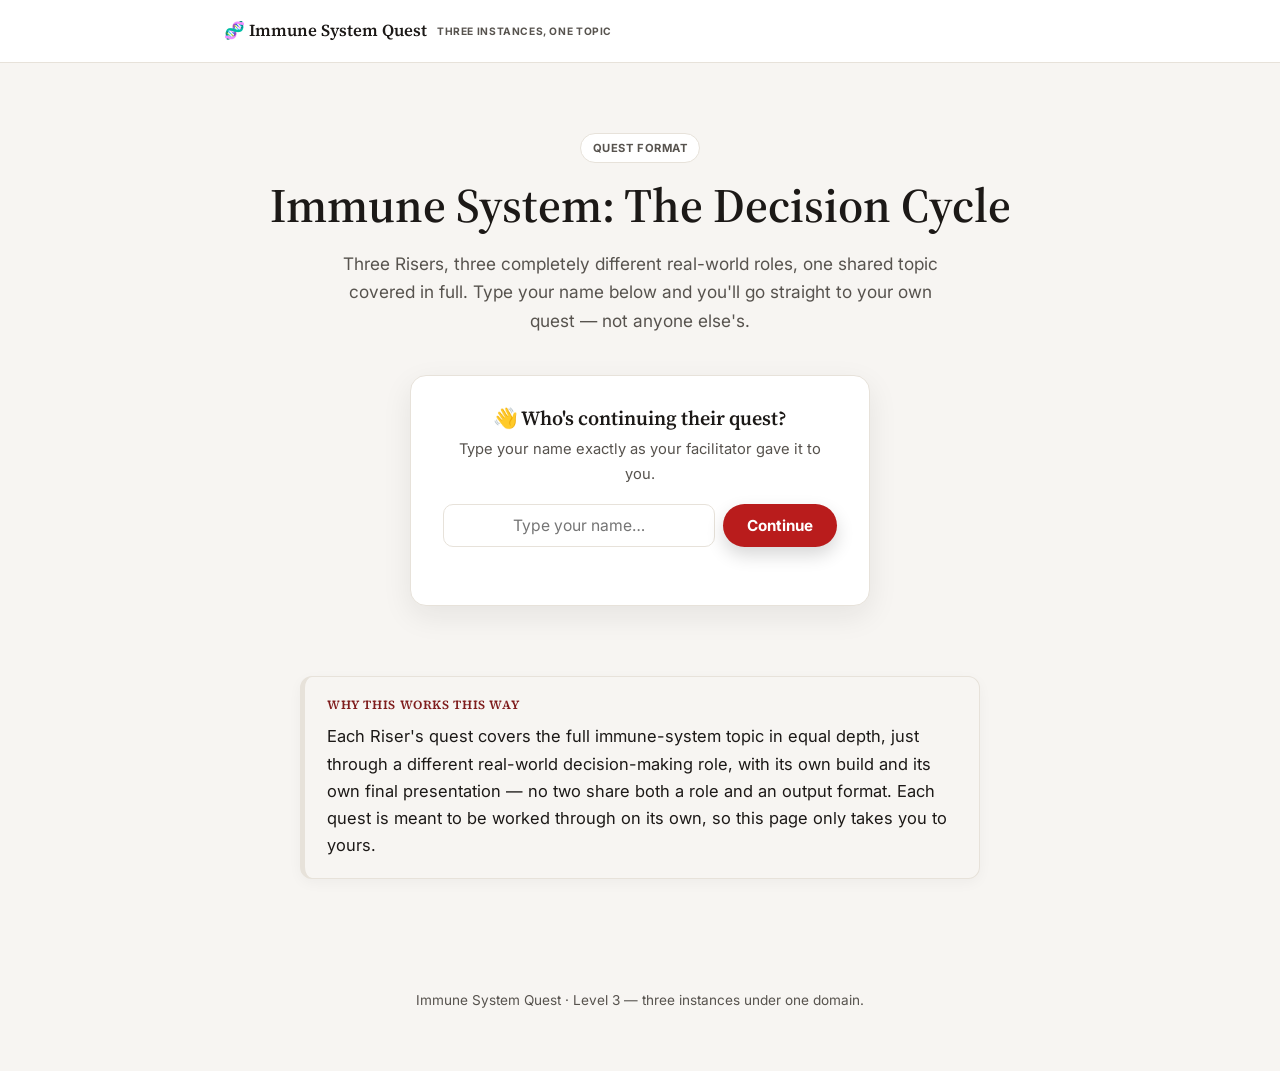
==== commit 562b87a4: "Add per-kid access gate, text highlighter, and side notes drawer Individual displays: the hub page i" ====
--- a/index.html
+++ b/index.html
@@ -21,31 +21,36 @@
   <section class="hub-hero">
     <div class="format-pill">Quest Format</div>
     <h1>Immune System: The Decision Cycle</h1>
-    <p>Same full topic, same underlying facts, three completely different jobs to do with them. Each instance below covers the entire immune system — pathogens, barriers, phagocytes, antibodies, vaccines, antibiotics — but frames it through a different real-world role, with a different physical decision activity and a different way of presenting what happened.</p>
+    <p>Three Risers, three completely different real-world roles, one shared topic covered in full. Type your name below and you'll go straight to your own quest — not anyone else's.</p>
   </section>
 
-  <section class="kid-grid">
-    <a href="shalom/index.html" class="kid-card k-shalom">
-      <span class="kc-pill">🚨 Outbreak Response Commander</span>
-      <h3>Shalom</h3>
-      <p>Allocate 12 resource tokens across six settlements with different real transmissibility profiles, then roll the dice on the ones you couldn't fully protect.</p>
-    </a>
-    <a href="michael/index.html" class="kid-card k-michael">
-      <span class="kc-pill">💰 Vaccine Program Director</span>
-      <h3>Michael</h3>
-      <p>Run a 100-unit national vaccine budget across five competing disease programs using real herd-immunity math — and survive a few budget surprises along the way.</p>
-    </a>
-    <a href="karis/index.html" class="kid-card k-karis">
-      <span class="kc-pill">🩺 Field Triage Medic</span>
-      <h3>Karis</h3>
-      <p>Work a ten-patient shift with only three antibiotic doses, deciding on each patient as their card is drawn — no advance planning allowed.</p>
-    </a>
+  <section class="name-gate">
+    <div class="name-gate-card">
+      <div id="ask-block">
+        <h3>👋 Who's continuing their quest?</h3>
+        <p>Type your name exactly as your facilitator gave it to you.</p>
+        <form id="hub-name-form">
+          <div class="name-gate-row">
+            <input type="text" id="hub-name-input" placeholder="Type your name…" maxlength="40" autocomplete="off">
+            <button class="btn btn-primary" type="submit">Continue</button>
+          </div>
+        </form>
+        <div class="name-gate-msg" id="hub-name-msg"></div>
+      </div>
+      <div class="name-gate-welcome" id="welcome-block">
+        <div class="who" id="welcome-who"></div>
+        <div class="btn-row" style="justify-content:center;">
+          <a class="btn btn-primary" id="welcome-continue-btn" href="#">Continue to my quest →</a>
+        </div>
+        <button class="name-gate-switch" id="welcome-switch-btn" type="button">Not you? Enter a different name</button>
+      </div>
+    </div>
   </section>
 
   <section style="max-width:680px; margin: 0 auto 70px;">
     <div class="callout subtle">
-      <span class="callout-label">Why three variations</span>
-      <p style="margin:0;">Shalom, Michael, and Karis share this week's topic, so each gets a genuinely different experience rather than the same content with a different name on it — same process (how pathogens spread, and the layers of defense that fight them), different lens, different build, different final presentation. No two share both a lens and an output format.</p>
+      <span class="callout-label">Why this works this way</span>
+      <p style="margin:0;">Each Riser's quest covers the full immune-system topic in equal depth, just through a different real-world decision-making role, with its own build and its own final presentation — no two share both a role and an output format. Each quest is meant to be worked through on its own, so this page only takes you to yours.</p>
     </div>
   </section>
 </main>
@@ -54,5 +59,55 @@
   Immune System Quest · Level 3 — three instances under one domain.
 </footer>
 
+<script src="js/quest.js"></script>
+<script>
+  var KID_KEY = QuestUI.KID_KEY;
+  var ROSTER = {
+    'shalom': { name: 'Shalom', path: 'shalom/index.html' },
+    'michael': { name: 'Michael', path: 'michael/index.html' },
+    'karis': { name: 'Karis', path: 'karis/index.html' }
+  };
+
+  var askBlock = document.getElementById('ask-block');
+  var welcomeBlock = document.getElementById('welcome-block');
+  var welcomeWho = document.getElementById('welcome-who');
+  var continueBtn = document.getElementById('welcome-continue-btn');
+
+  function showWelcome(entry) {
+    askBlock.style.display = 'none';
+    welcomeBlock.classList.add('show');
+    welcomeWho.textContent = '✅ Welcome back, ' + entry.name + '!';
+    continueBtn.href = entry.path;
+  }
+
+  function showAsk() {
+    welcomeBlock.classList.remove('show');
+    askBlock.style.display = 'block';
+  }
+
+  var current = null;
+  try { current = localStorage.getItem(KID_KEY); } catch (e) {}
+  if (current && ROSTER[current.toLowerCase()]) {
+    showWelcome(ROSTER[current.toLowerCase()]);
+  }
+
+  document.getElementById('hub-name-form').addEventListener('submit', function (e) {
+    e.preventDefault();
+    var val = (document.getElementById('hub-name-input').value || '').trim().toLowerCase();
+    var msg = document.getElementById('hub-name-msg');
+    var entry = ROSTER[val];
+    if (entry) {
+      try { localStorage.setItem(KID_KEY, entry.name); } catch (err) {}
+      window.location.href = entry.path;
+    } else {
+      msg.textContent = "That name isn't part of this quest group — check the spelling, or ask your facilitator.";
+    }
+  });
+
+  document.getElementById('welcome-switch-btn').addEventListener('click', function () {
+    try { localStorage.removeItem(KID_KEY); } catch (e) {}
+    showAsk();
+  });
+</script>
 </body>
 </html>
--- a/css/styles.css
+++ b/css/styles.css
@@ -260,3 +260,88 @@
 .kid-card.k-karis .kc-pill { background: #0f766e; }
 .kid-card h3 { font-size: 1.25rem; margin-bottom: 6px; }
 .kid-card p { font-size: .9rem; color: var(--ink-soft); margin: 0; }
+
+/* ---- Name-check gate (hub page) ---- */
+.name-gate { max-width: 460px; margin: 0 auto 70px; }
+.name-gate-card {
+  background: #fff; border: 1.5px solid var(--border); border-radius: var(--radius); box-shadow: var(--shadow);
+  padding: 30px 32px; text-align: center;
+}
+.name-gate-card h3 { font-size: 1.25rem; margin-bottom: 6px; }
+.name-gate-card p { color: var(--ink-soft); font-size: .92rem; margin-bottom: 18px; }
+.name-gate-row { display: flex; gap: 8px; }
+.name-gate-row input {
+  flex: 1; min-width: 0; padding: 11px 14px; border-radius: 10px; border: 1.5px solid var(--border);
+  font-family: var(--font-body); font-size: .98rem; text-align: center;
+}
+.name-gate-row input:focus { outline: none; border-color: var(--accent); }
+.name-gate-msg { min-height: 1.3em; font-size: .86rem; font-weight: 600; color: var(--accent-dark); margin-top: 10px; }
+.name-gate-welcome { display: none; }
+.name-gate-welcome.show { display: block; }
+.name-gate-welcome .who { font-family: var(--font-head); font-size: 1.15rem; margin-bottom: 14px; }
+.name-gate-switch { background: none; border: none; color: var(--ink-soft); text-decoration: underline; font-size: .84rem; cursor: pointer; margin-top: 14px; font-family: var(--font-body); }
+
+/* ---- Per-kid access gate (blocks a page from anyone but its own kid) ---- */
+html.gate-locked main { display: none !important; }
+#quest-gate-block { display: none; }
+#quest-gate-block.show { display: block; }
+.gate-block-wrap { max-width: 460px; margin: 90px auto; text-align: center; padding: 0 24px; }
+.gate-block-wrap .gate-icon { font-size: 2.4rem; margin-bottom: 10px; }
+.gate-block-wrap h2 { font-size: 1.4rem; margin-bottom: 8px; }
+.gate-block-wrap p { color: var(--ink-soft); font-size: .94rem; }
+.gate-block-wrap .name-gate-card { margin-top: 18px; }
+.switch-quest-btn {
+  font-size: .8rem; font-weight: 700; color: var(--ink-soft); background: #fff;
+  border: 1.5px solid var(--border); padding: 6px 13px; border-radius: 999px; cursor: pointer; font-family: var(--font-body);
+}
+.switch-quest-btn:hover { border-color: var(--accent); color: var(--accent-dark); }
+
+/* ---- Highlighter ---- */
+mark.user-hl {
+  background: #fde68a; color: inherit; border-radius: 3px; padding: 0 1px; cursor: pointer;
+  box-decoration-break: clone; -webkit-box-decoration-break: clone;
+}
+mark.user-hl:hover { background: #fcd34d; }
+.hl-popup {
+  position: absolute; z-index: 200; display: flex; gap: 4px; background: var(--ink); border-radius: 10px;
+  padding: 6px; box-shadow: 0 8px 20px rgba(0,0,0,.25); transform: translate(-50%, -110%);
+}
+.hl-popup button {
+  border: none; background: #fde68a; color: #1c1917; font-weight: 700; font-size: .82rem;
+  padding: 7px 12px; border-radius: 6px; cursor: pointer; font-family: var(--font-body); white-space: nowrap;
+}
+.hl-popup button:hover { background: #fcd34d; }
+
+/* ---- Side notes drawer ---- */
+.notes-toggle-btn {
+  font-size: .82rem; font-weight: 700; color: var(--accent-dark); background: var(--accent-soft);
+  border: 1.5px solid var(--accent); padding: 6px 14px; border-radius: 999px; cursor: pointer; font-family: var(--font-body);
+}
+.notes-toggle-btn:hover { filter: brightness(.97); }
+.notes-drawer {
+  position: fixed; top: 0; right: 0; height: 100vh; width: 330px; max-width: 88vw; background: #fff;
+  border-left: 1.5px solid var(--border); box-shadow: -12px 0 30px rgba(0,0,0,.12); z-index: 300;
+  transform: translateX(100%); transition: transform .22s ease; display: flex; flex-direction: column;
+}
+.notes-drawer.open { transform: translateX(0); }
+.notes-drawer-head { display: flex; align-items: center; justify-content: space-between; padding: 16px 18px; border-bottom: 1.5px solid var(--border); }
+.notes-drawer-head h4 { margin: 0; font-size: 1.02rem; }
+.notes-drawer-close { border: none; background: none; font-size: 1.2rem; cursor: pointer; color: var(--ink-soft); line-height: 1; padding: 4px; }
+.notes-drawer-body { flex: 1; overflow-y: auto; padding: 16px 18px; }
+.notes-section-label { font-family: var(--font-head); font-weight: 600; font-size: .82rem; text-transform: uppercase; letter-spacing: .04em; color: var(--ink-soft); margin-bottom: 8px; }
+.hl-collected-list { list-style: none; margin: 0 0 22px; padding: 0; display: flex; flex-direction: column; gap: 6px; }
+.hl-collected-list li {
+  display: flex; align-items: flex-start; gap: 8px; background: #fffbeb; border: 1.5px solid #fde68a; border-radius: 8px;
+  padding: 8px 10px; font-size: .84rem;
+}
+.hl-collected-list .hlc-text { flex: 1; }
+.hl-collected-list .hlc-remove { border: none; background: none; color: #92400e; cursor: pointer; font-size: .95rem; line-height: 1; padding: 0; }
+.hl-collected-empty { font-size: .82rem; color: var(--ink-soft); font-style: italic; margin-bottom: 22px; }
+.notes-textarea {
+  width: 100%; min-height: 260px; border: 1.5px solid var(--border); border-radius: 10px; padding: 12px 14px;
+  font-family: var(--font-body); font-size: .92rem; resize: vertical; box-sizing: border-box;
+}
+.notes-textarea:focus { outline: none; border-color: var(--accent); }
+.notes-saved-msg { font-size: .76rem; color: var(--ink-soft); margin-top: 6px; min-height: 1.2em; }
+.notes-backdrop { position: fixed; inset: 0; background: rgba(0,0,0,.15); z-index: 290; display: none; }
+.notes-backdrop.show { display: block; }
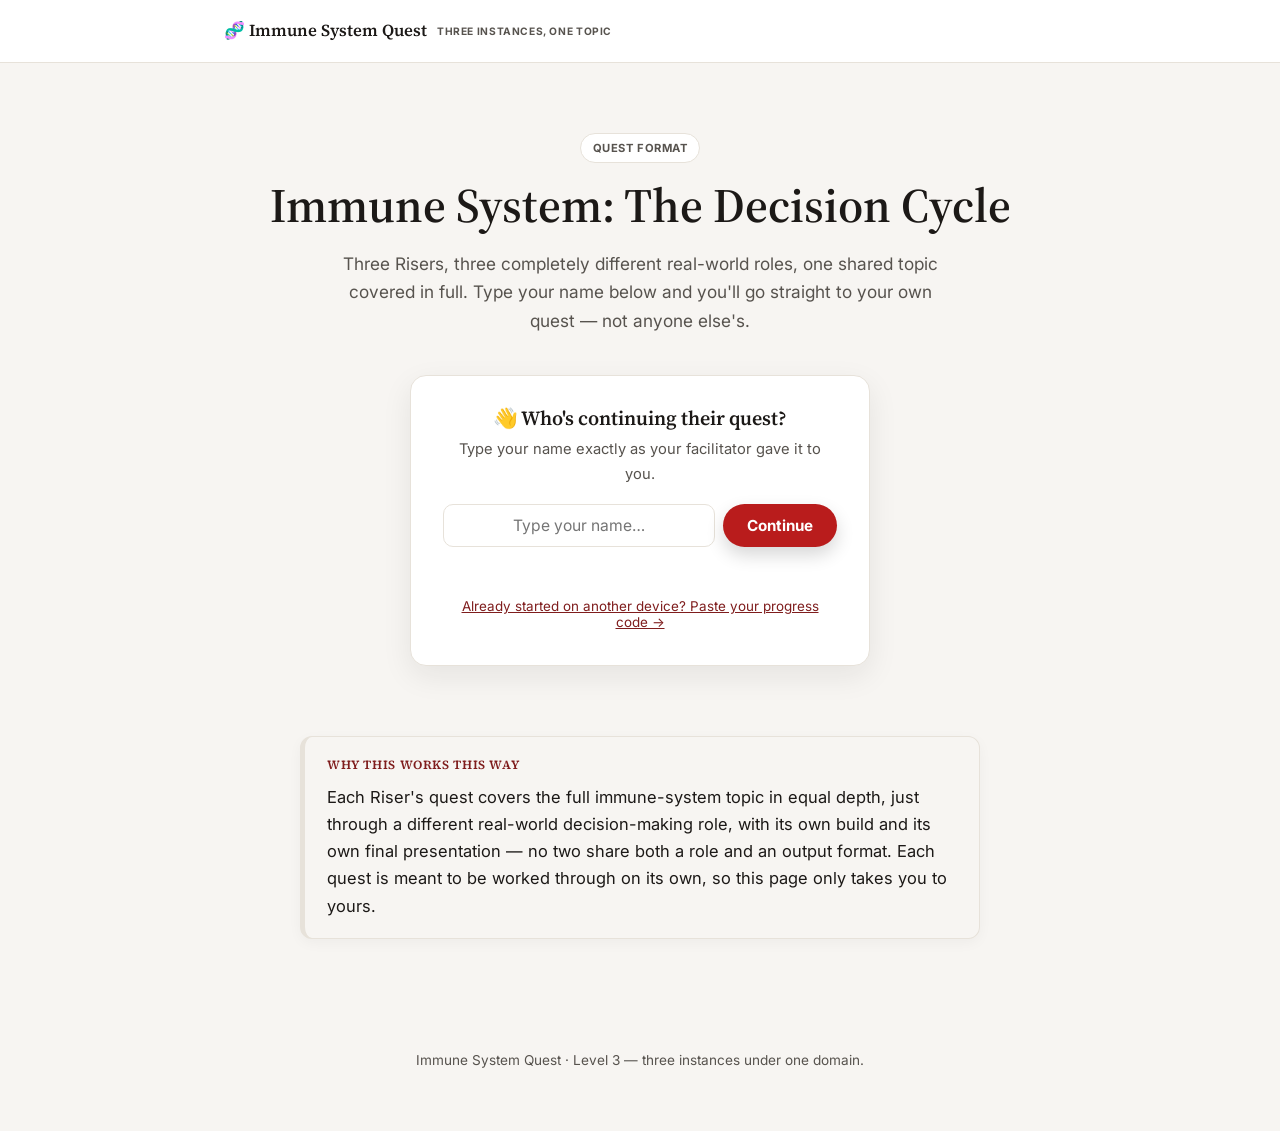
==== commit 1d015e8d: "Add a device-to-device progress code (no backend required) Kids use a different device on different " ====
--- a/index.html
+++ b/index.html
@@ -36,6 +36,14 @@
           </div>
         </form>
         <div class="name-gate-msg" id="hub-name-msg"></div>
+        <div class="gate-restore">
+          <button type="button" class="gate-restore-toggle" id="gate-restore-toggle">Already started on another device? Paste your progress code →</button>
+          <div class="gate-restore-box" id="gate-restore-box">
+            <textarea id="gate-restore-input" placeholder="Paste your progress code here…"></textarea>
+            <button type="button" class="btn btn-primary" id="gate-restore-btn">Restore my progress</button>
+            <div class="gate-restore-msg" id="gate-restore-msg"></div>
+          </div>
+        </div>
       </div>
       <div class="name-gate-welcome" id="welcome-block">
         <div class="who" id="welcome-who"></div>
@@ -65,7 +73,8 @@
   var ROSTER = {
     'shalom': { name: 'Shalom', path: 'shalom/index.html' },
     'michael': { name: 'Michael', path: 'michael/index.html' },
-    'karis': { name: 'Karis', path: 'karis/index.html' }
+    'karis': { name: 'Karis', path: 'karis/index.html' },
+    'nichu': { name: 'Nichu', path: 'nichu/index.html' }
   };
 
   var askBlock = document.getElementById('ask-block');
@@ -108,6 +117,24 @@
     try { localStorage.removeItem(KID_KEY); } catch (e) {}
     showAsk();
   });
+
+  QuestUI.wireRestore(
+    document.getElementById('gate-restore-toggle'),
+    document.getElementById('gate-restore-box'),
+    document.getElementById('gate-restore-input'),
+    document.getElementById('gate-restore-btn'),
+    document.getElementById('gate-restore-msg'),
+    function (result, msg) {
+      var entry = ROSTER[result.kid];
+      if (!entry) {
+        msg.textContent = "⚠ I don't recognize '" + result.kid + "' — ask your facilitator.";
+        return;
+      }
+      QuestUI.applyProgress(result.data);
+      msg.textContent = '✓ Restored — taking you to your quest…';
+      setTimeout(function () { window.location.href = entry.path; }, 500);
+    }
+  );
 </script>
 </body>
 </html>
--- a/css/styles.css
+++ b/css/styles.css
@@ -36,6 +36,13 @@
   --accent-dark: #115e59;
   --accent-soft: #f0fdfa;
 }
+/* Facilitator test profile — deliberately a fourth, distinct color so it never
+   reads as a fourth real kid slot. */
+body.lens-nichu {
+  --accent: #7e22ce;
+  --accent-dark: #581c87;
+  --accent-soft: #faf5ff;
+}
 
 * { box-sizing: border-box; }
 html { scroll-behavior: smooth; }
@@ -122,6 +129,21 @@
   font-family: var(--font-body); font-size: .94rem; box-sizing: border-box;
 }
 .callout textarea { min-height: 70px; resize: vertical; }
+
+/* Reflection check: "Check my thinking" + soft feedback + a pointer back to
+   the exact reading section, which only appears after 3 tries without the
+   key idea. */
+.reflect-controls { display: flex; align-items: center; gap: 12px; margin-top: 10px; flex-wrap: wrap; }
+.reflect-check-btn { padding: 9px 18px; font-size: .87rem; }
+.reflect-feedback { font-size: .87rem; font-weight: 600; }
+.reflect-feedback.hit { color: #166534; }
+.reflect-feedback.retry { color: #92400e; }
+.reflect-hint {
+  display: none; margin-top: 10px; padding: 12px 16px; border-radius: 10px; background: #eff6ff;
+  border: 1.5px dashed #93c5fd; font-size: .89rem; color: #1e3a5f;
+}
+.reflect-hint a { color: #1d4ed8; font-weight: 700; text-decoration: none; }
+.reflect-hint a:hover { text-decoration: underline; }
 
 /* Data/definition cards */
 .card-grid { display: grid; grid-template-columns: repeat(2, 1fr); gap: 14px; margin: 18px 0; }
@@ -282,7 +304,7 @@
 .name-gate-switch { background: none; border: none; color: var(--ink-soft); text-decoration: underline; font-size: .84rem; cursor: pointer; margin-top: 14px; font-family: var(--font-body); }
 
 /* ---- Per-kid access gate (blocks a page from anyone but its own kid) ---- */
-html.gate-locked main { display: none !important; }
+html.gate-locked main, html.gate-locked .progress-summary { display: none !important; }
 #quest-gate-block { display: none; }
 #quest-gate-block.show { display: block; }
 .gate-block-wrap { max-width: 460px; margin: 90px auto; text-align: center; padding: 0 24px; }
@@ -290,27 +312,73 @@
 .gate-block-wrap h2 { font-size: 1.4rem; margin-bottom: 8px; }
 .gate-block-wrap p { color: var(--ink-soft); font-size: .94rem; }
 .gate-block-wrap .name-gate-card { margin-top: 18px; }
-.switch-quest-btn {
+.switch-quest-btn, .sync-code-btn {
   font-size: .8rem; font-weight: 700; color: var(--ink-soft); background: #fff;
   border: 1.5px solid var(--border); padding: 6px 13px; border-radius: 999px; cursor: pointer; font-family: var(--font-body);
 }
-.switch-quest-btn:hover { border-color: var(--accent); color: var(--accent-dark); }
+.switch-quest-btn:hover, .sync-code-btn:hover { border-color: var(--accent); color: var(--accent-dark); }
+
+/* ---- Device-to-device progress code (no backend — a copy-paste code carries
+   one kid's saved state between browsers) ---- */
+.gate-restore { margin-top: 22px; text-align: center; }
+.gate-restore-toggle {
+  background: none; border: none; color: var(--accent-dark); text-decoration: underline;
+  font-size: .84rem; cursor: pointer; font-family: var(--font-body);
+}
+.gate-restore-box { display: none; margin-top: 12px; text-align: left; }
+.gate-restore-box textarea {
+  width: 100%; min-height: 70px; border: 1.5px solid var(--border); border-radius: 10px;
+  padding: 10px 12px; font-family: var(--font-mono); font-size: .78rem; resize: vertical; box-sizing: border-box;
+}
+.gate-restore-box .btn { margin-top: 8px; }
+.gate-restore-msg { min-height: 1.3em; font-size: .84rem; font-weight: 600; color: var(--accent-dark); margin-top: 8px; }
+
+.code-modal-backdrop {
+  position: fixed; inset: 0; background: rgba(28,25,23,.55); z-index: 300;
+  display: flex; align-items: center; justify-content: center; padding: 20px;
+}
+.code-modal {
+  position: relative; background: #fff; border-radius: var(--radius); max-width: 480px; width: 100%;
+  padding: 26px; box-shadow: var(--shadow);
+}
+.code-modal h3 { margin: 0 0 8px; font-size: 1.1rem; }
+.code-modal p { color: var(--ink-soft); font-size: .88rem; margin: 0 0 14px; }
+.code-modal-textarea {
+  width: 100%; min-height: 100px; border: 1.5px solid var(--border); border-radius: 10px;
+  padding: 10px 12px; font-family: var(--font-mono); font-size: .76rem; resize: vertical; box-sizing: border-box; margin-bottom: 12px;
+}
+.code-modal-status { font-size: .84rem; font-weight: 600; color: var(--accent-dark); margin-top: 8px; min-height: 1.3em; }
+.code-modal-close {
+  position: absolute; top: 14px; right: 14px; background: none; border: none; cursor: pointer;
+  font-size: 1rem; color: var(--ink-soft); line-height: 1; padding: 4px;
+}
+.code-modal-close:hover { color: var(--ink); }
 
 /* ---- Highlighter ---- */
 mark.user-hl {
   background: #fde68a; color: inherit; border-radius: 3px; padding: 0 1px; cursor: pointer;
   box-decoration-break: clone; -webkit-box-decoration-break: clone;
 }
-mark.user-hl:hover { background: #fcd34d; }
+mark.user-hl:hover { filter: brightness(.92); }
 .hl-popup {
-  position: absolute; z-index: 200; display: flex; gap: 4px; background: var(--ink); border-radius: 10px;
-  padding: 6px; box-shadow: 0 8px 20px rgba(0,0,0,.25); transform: translate(-50%, -110%);
-}
-.hl-popup button {
-  border: none; background: #fde68a; color: #1c1917; font-weight: 700; font-size: .82rem;
-  padding: 7px 12px; border-radius: 6px; cursor: pointer; font-family: var(--font-body); white-space: nowrap;
-}
-.hl-popup button:hover { background: #fcd34d; }
+  position: absolute; z-index: 200; display: flex; align-items: center; gap: 6px; background: var(--ink);
+  border-radius: 10px; padding: 7px; box-shadow: 0 8px 20px rgba(0,0,0,.25); transform: translate(-50%, -110%);
+}
+.hl-swatch {
+  width: 24px; height: 24px; border-radius: 50%; border: 2px solid rgba(255,255,255,.85); padding: 0;
+  cursor: pointer; box-shadow: 0 1px 3px rgba(0,0,0,.3); transition: transform .1s;
+}
+.hl-swatch:hover, .hl-swatch:focus-visible { transform: scale(1.15); }
+.hl-remove-btn {
+  display: none; border: none; background: #fff; color: #9f1239; font-weight: 700; font-size: .78rem;
+  padding: 7px 10px; border-radius: 6px; cursor: pointer; font-family: var(--font-body); white-space: nowrap;
+}
+.hl-remove-btn:hover { background: #fecdd3; }
+.hl-popup-editing .hl-remove-btn { display: inline-block; }
+.hlc-dot {
+  display: inline-block; width: 10px; height: 10px; border-radius: 50%; flex: none;
+  margin-right: 2px; box-shadow: inset 0 0 0 1px rgba(0,0,0,.15);
+}
 
 /* ---- Side notes drawer ---- */
 .notes-toggle-btn {
@@ -345,3 +413,191 @@
 .notes-saved-msg { font-size: .76rem; color: var(--ink-soft); margin-top: 6px; min-height: 1.2em; }
 .notes-backdrop { position: fixed; inset: 0; background: rgba(0,0,0,.15); z-index: 290; display: none; }
 .notes-backdrop.show { display: block; }
+
+/* ============================================================
+   Section number badges — turns "1. The threat..." into a proper
+   field-manual look instead of a plain blog heading.
+   ============================================================ */
+h3 .sec-num {
+  display: inline-flex; align-items: center; justify-content: center; width: 30px; height: 30px; border-radius: 50%;
+  background: var(--accent); color: #fff; font-family: var(--font-head); font-size: .95rem; font-weight: 700;
+  margin-right: 10px; flex: none; vertical-align: middle; position: relative; top: -2px;
+}
+
+/* ============================================================
+   Cover watermark — a large faint decorative icon behind the hero
+   text so the cover doesn't read as plain text on white.
+   ============================================================ */
+.cover { position: relative; overflow: hidden; }
+.cover-watermark {
+  position: absolute; top: -40px; right: -40px; font-size: 220px; line-height: 1; opacity: .06;
+  pointer-events: none; user-select: none; transform: rotate(-8deg);
+}
+
+/* ============================================================
+   Labeled diagrams — an SVG with numbered circles baked in, plus
+   a legend list below matching numbers to what they point at.
+   ============================================================ */
+.diagram-card {
+  background: var(--paper); border: 1.5px solid var(--border); border-radius: 16px; padding: 22px;
+  margin: 22px 0; box-shadow: 0 6px 20px rgba(0,0,0,.05);
+}
+.diagram-card .diagram-title { font-family: var(--font-head); font-weight: 600; font-size: 1rem; margin-bottom: 4px; text-align: center; }
+.diagram-card .diagram-sub { text-align: center; color: var(--ink-soft); font-size: .85rem; margin-bottom: 14px; }
+.diagram-card .diagram-svg-wrap { display: flex; justify-content: center; margin-bottom: 16px; }
+.diagram-legend { display: grid; grid-template-columns: repeat(2, 1fr); gap: 8px 18px; max-width: 560px; margin: 0 auto; }
+@media (max-width: 620px) { .diagram-legend { grid-template-columns: 1fr; } }
+.diagram-legend-item { display: flex; align-items: baseline; gap: 8px; font-size: .87rem; }
+.diagram-legend-item .dl-num {
+  display: inline-flex; align-items: center; justify-content: center; width: 20px; height: 20px; border-radius: 50%;
+  background: var(--accent); color: #fff; font-size: .72rem; font-weight: 700; flex: none;
+}
+.diagram-legend-item .dl-text strong { color: var(--ink); }
+
+/* ============================================================
+   Animated process scenes — small looping CSS/SVG animations that
+   show a mechanism in motion, with a caption underneath. Distinct
+   from a static diagram: these teach a PROCESS, not just a part.
+   ============================================================ */
+.process-scene {
+  border-radius: 18px; overflow: hidden; margin: 20px 0; padding: 26px 20px; text-align: center; color: #fff;
+  position: relative; min-height: 190px; display: flex; flex-direction: column; align-items: center; justify-content: center; gap: 12px;
+}
+.process-scene .ps-stage { width: 150px; height: 130px; position: relative; }
+.process-scene .ps-caption { font-weight: 700; font-size: 1rem; }
+.process-scene .ps-sub { font-size: .82rem; opacity: .9; max-width: 380px; }
+
+@keyframes psEngulf {
+  0%, 15% { transform: translateX(0) scale(1); opacity: 1; }
+  55% { transform: translateX(-2px) scale(.6); opacity: 1; }
+  70%, 100% { transform: translateX(-2px) scale(0); opacity: 0; }
+}
+@keyframes psBlobPulse {
+  0%, 100% { transform: scale(1); }
+  50% { transform: scale(1.06) rotate(2deg); }
+}
+.ps-blob { animation: psBlobPulse 2.4s ease-in-out infinite; transform-origin: center; }
+.ps-target { animation: psEngulf 3s ease-in-out infinite; transform-origin: center; }
+
+@keyframes psSweep {
+  0% { transform: translateX(-10px); opacity: .4; }
+  50% { transform: translateX(6px); opacity: 1; }
+  100% { transform: translateX(30px); opacity: 0; }
+}
+.ps-cilium { animation: psSweep 1.6s ease-in-out infinite; }
+.ps-cilium:nth-child(2) { animation-delay: .2s; }
+.ps-cilium:nth-child(3) { animation-delay: .4s; }
+
+@keyframes psSnap {
+  0%, 30% { transform: translateY(-14px) rotate(0deg); }
+  45%, 65% { transform: translateY(0) rotate(0deg); }
+  75% { transform: translateY(0) rotate(-6deg); }
+  85% { transform: translateY(0) rotate(4deg); }
+  100% { transform: translateY(0) rotate(0deg); }
+}
+.ps-key { animation: psSnap 2.6s ease-in-out infinite; transform-origin: bottom center; }
+
+@keyframes psSpin { from { transform: rotate(0deg); } to { transform: rotate(360deg); } }
+.ps-spin { animation: psSpin 6s linear infinite; transform-origin: center; }
+
+@keyframes psReplicate {
+  0% { transform: scale(0); opacity: 0; }
+  40% { transform: scale(1); opacity: 1; }
+  80% { transform: scale(1); opacity: 1; }
+  100% { transform: scale(1.3); opacity: 0; }
+}
+.ps-copy { animation: psReplicate 2s ease-out infinite; transform-origin: center; }
+.ps-copy:nth-child(2) { animation-delay: .5s; }
+.ps-copy:nth-child(3) { animation-delay: 1s; }
+
+@media (prefers-reduced-motion: reduce) {
+  .ps-blob, .ps-target, .ps-cilium, .ps-key, .ps-spin, .ps-copy { animation: none; }
+}
+
+/* ============================================================
+   3D model viewer — a rotating labeled cube preview for the Day 2
+   build, and its pause control.
+   ============================================================ */
+.model3d-wrap { text-align: center; margin: 22px 0; }
+.model3d { perspective: 900px; width: 210px; height: 210px; margin: 0 auto; }
+.model3d-stage { width: 100%; height: 100%; position: relative; transform-style: preserve-3d; animation: modelSpin 16s linear infinite; }
+.model3d-stage.paused { animation-play-state: paused; }
+.model3d-face {
+  position: absolute; inset: 0; width: 210px; height: 210px; box-sizing: border-box; display: flex;
+  align-items: center; justify-content: center; text-align: center; font-weight: 700; font-family: var(--font-head);
+  font-size: .82rem; line-height: 1.3; padding: 16px; border-radius: 18px; border: 3px solid rgba(255,255,255,.55); color: #fff;
+}
+.model3d-face .f-icon { display: block; font-size: 1.5rem; margin-bottom: 6px; }
+.model3d-face.f1 { transform: translateZ(105px); }
+.model3d-face.f2 { transform: rotateY(90deg) translateZ(105px); }
+.model3d-face.f3 { transform: rotateY(180deg) translateZ(105px); }
+.model3d-face.f4 { transform: rotateY(-90deg) translateZ(105px); }
+.model3d-face.f5 { transform: rotateX(90deg) translateZ(105px); }
+.model3d-face.f6 { transform: rotateX(-90deg) translateZ(105px); }
+@keyframes modelSpin { from { transform: rotateY(0deg) rotateX(-14deg); } to { transform: rotateY(360deg) rotateX(-14deg); } }
+@media (prefers-reduced-motion: reduce) { .model3d-stage { animation-play-state: paused; } }
+.model3d-hint { font-size: .84rem; color: var(--ink-soft); margin-top: 14px; }
+.model3d-pause { margin-top: 10px; }
+
+/* ============================================================
+   Build checklist + material-justification table
+   ============================================================ */
+.build-checklist { display: grid; gap: 10px; margin: 18px 0; }
+.build-check-item {
+  display: flex; align-items: flex-start; gap: 12px; background: var(--paper-soft); border: 1.5px solid var(--border);
+  border-radius: 12px; padding: 12px 16px; cursor: pointer; transition: border-color .15s, background .15s;
+}
+.build-check-item:hover { border-color: var(--accent); }
+.build-check-item.checked { border-color: #16a34a; background: #ecfdf5; }
+.build-check-item input[type=checkbox] { width: 19px; height: 19px; margin-top: 2px; accent-color: #16a34a; flex: none; }
+.build-check-item .step-num { font-weight: 800; color: var(--accent-dark); margin-right: 4px; }
+.build-check-item.checked .step-text { text-decoration: line-through; color: var(--ink-soft); }
+
+table.justify-table { margin: 16px 0; font-size: .9rem; }
+table.justify-table th, table.justify-table td { border: 1.5px solid var(--border); padding: 9px 11px; text-align: left; vertical-align: top; }
+table.justify-table th { background: var(--paper-soft); font-family: var(--font-head); font-size: .78rem; text-transform: uppercase; }
+table.justify-table input, table.justify-table textarea {
+  width: 100%; border: none; background: transparent; font-family: var(--font-body); font-size: .9rem; padding: 2px;
+}
+table.justify-table textarea { min-height: 44px; resize: vertical; }
+
+/* ============================================================
+   Progress summary — a 3-segment Day 1/2/3 bar shown right under the
+   header, so returning to the quest later shows real progress instead
+   of a page that looks blank.
+   ============================================================ */
+.progress-summary { background: #fff; border-bottom: 1.5px solid var(--border); padding: 10px 0; }
+.progress-summary .container { display: flex; gap: 22px; align-items: center; flex-wrap: wrap; }
+.progress-seg { display: flex; align-items: center; gap: 8px; flex: 1; min-width: 130px; }
+.progress-seg-label {
+  font-family: var(--font-head); font-size: .74rem; font-weight: 700; text-transform: uppercase;
+  letter-spacing: .04em; color: var(--ink-soft); white-space: nowrap;
+}
+.progress-seg-track { flex: 1; height: 8px; border-radius: 999px; background: var(--paper-soft); overflow: hidden; border: 1px solid var(--border); }
+.progress-seg-fill { height: 100%; width: 0%; background: var(--accent); transition: width .3s ease; border-radius: 999px; }
+.progress-seg-count { font-size: .74rem; font-weight: 700; color: var(--ink-soft); white-space: nowrap; min-width: 26px; text-align: right; }
+
+/* ============================================================
+   Day 1 game — a term-matching game wrapping up the full reading.
+   Framed as play (score = moves, not a grade), never labeled a quiz.
+   ============================================================ */
+.game-card {
+  background: linear-gradient(135deg, var(--accent-soft), #fff); border: 2px dashed var(--accent);
+  border-radius: 18px; padding: 26px 24px; margin: 32px 0;
+}
+.game-card .game-title { font-family: var(--font-head); font-weight: 600; font-size: 1.15rem; margin-bottom: 6px; text-align: center; }
+.game-card .game-sub { text-align: center; color: var(--ink-soft); font-size: .9rem; margin: 0 auto 18px; max-width: 480px; }
+.match-game-status { font-weight: 700; font-size: .92rem; color: var(--ink-soft); margin-bottom: 12px; text-align: center; }
+.match-game-status.done { color: #166534; }
+.match-cols { display: grid; grid-template-columns: 1fr 1fr; gap: 10px 18px; }
+@media (max-width: 640px) { .match-cols { grid-template-columns: 1fr; } }
+.match-col { display: grid; gap: 8px; align-content: start; }
+.match-item {
+  padding: 12px 16px; border-radius: 12px; border: 1.5px solid var(--border); background: #fff;
+  cursor: pointer; font-size: .89rem; font-weight: 600; transition: .12s; user-select: none;
+}
+.match-item:hover { border-color: var(--accent); }
+.match-item.selected { border-color: var(--accent); background: var(--accent-soft); }
+.match-item.matched { border-color: #16a34a; background: #ecfdf5; cursor: default; opacity: .85; }
+.match-item.shake { border-color: #dc2626; background: #fef2f2; animation: matchShake .35s; }
+@keyframes matchShake { 0%, 100% { transform: translateX(0); } 25% { transform: translateX(-4px); } 75% { transform: translateX(4px); } }
